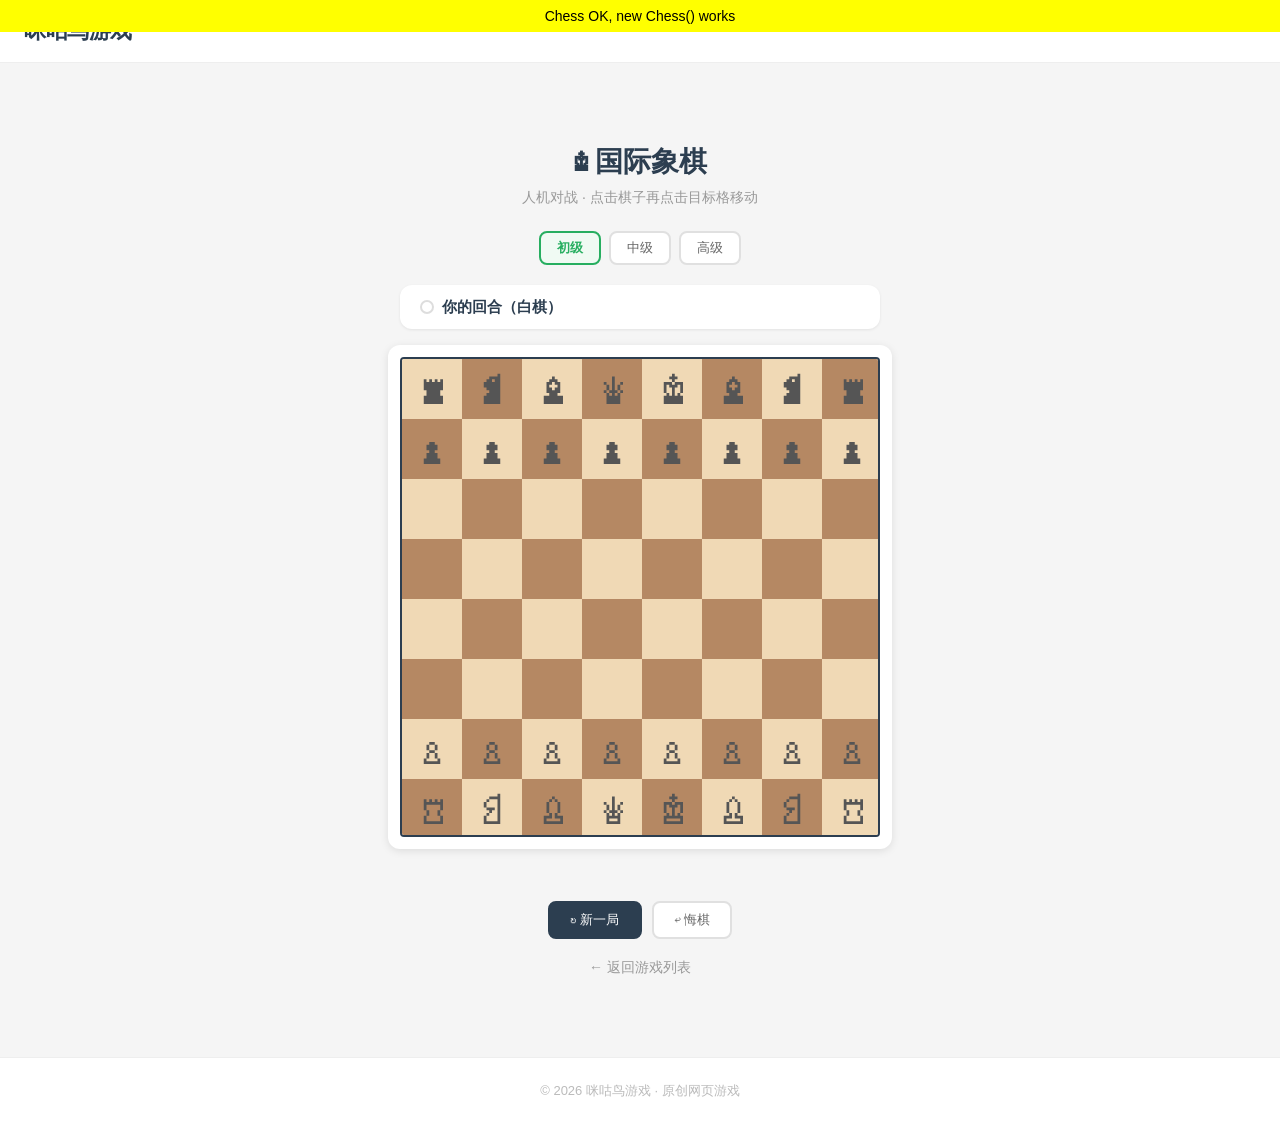
==== games/chess/index.html @ 833304ec "fix game.inCheckmate -> game.isCheckmate (was missed by earlier patch)" ====
<!DOCTYPE html>
<html lang="zh-CN">
<head>
  <meta charset="UTF-8">
  <meta name="viewport" content="width=device-width, initial-scale=1.0, user-scalable=no">
  <title>国际象棋 - 咪咕鸟游戏</title>
  <link rel="stylesheet" href="/css/style.css">
  <script src="chess.js"></script>
  <style>
    .game-container {
      display: flex;
      flex-direction: column;
      align-items: center;
      padding: 40px 20px;
    }

    .game-title {
      font-size: 28px;
      font-weight: 700;
      color: #2c3e50;
      margin-bottom: 8px;
    }

    .game-subtitle {
      color: #999;
      margin-bottom: 24px;
      font-size: 14px;
    }

    /* Difficulty selector */
    .difficulty {
      display: flex;
      gap: 8px;
      margin-bottom: 20px;
    }

    .difficulty button {
      padding: 6px 16px;
      border: 2px solid #e0e0e0;
      border-radius: 8px;
      background: white;
      cursor: pointer;
      font-size: 13px;
      transition: all 0.2s;
      color: #666;
    }

    .difficulty button:hover { border-color: #2c3e50; color: #2c3e50; }

    .difficulty button.active-easy {
      border-color: #27ae60;
      background: #f0faf3;
      color: #27ae60;
      font-weight: 600;
    }
    .difficulty button.active-medium {
      border-color: #e67e22;
      background: #fef9f0;
      color: #e67e22;
      font-weight: 600;
    }
    .difficulty button.active-hard {
      border-color: #c0392b;
      background: #fdf6f0;
      color: #c0392b;
      font-weight: 600;
    }

    /* Game info bar */
    .game-info {
      display: flex;
      align-items: center;
      justify-content: space-between;
      width: 100%;
      max-width: 480px;
      margin-bottom: 16px;
      padding: 10px 20px;
      background: white;
      border-radius: 12px;
      box-shadow: 0 1px 3px rgba(0,0,0,0.08);
    }

    .turn-indicator {
      display: flex;
      align-items: center;
      gap: 8px;
      font-size: 15px;
      font-weight: 600;
      color: #2c3e50;
    }

    .turn-dot {
      width: 14px;
      height: 14px;
      border-radius: 50%;
      display: inline-block;
      border: 2px solid #ddd;
    }

    .turn-dot.white { background: #fff; }
    .turn-dot.black { background: #222; }

    .captured-pieces {
      font-size: 18px;
      min-height: 24px;
      letter-spacing: 1px;
    }

    /* Board */
    .board-wrapper {
      background: white;
      padding: 12px;
      border-radius: 12px;
      box-shadow: 0 2px 8px rgba(0,0,0,0.1);
    }

    .board {
      display: grid;
      grid-template-columns: repeat(8, 1fr);
      gap: 0;
      width: 480px;
      height: 480px;
      border: 2px solid #2c3e50;
      border-radius: 4px;
      overflow: hidden;
    }

    .square {
      width: 60px;
      height: 60px;
      display: flex;
      align-items: center;
      justify-content: center;
      font-size: 44px;
      cursor: pointer;
      user-select: none;
      position: relative;
      transition: background 0.15s;
    }

    .square.light { background: #f0d9b5; }
    .square.dark { background: #b58863; }

    .square.selected {
      background: #f6f669 !important;
    }

    .square.valid-move::after {
      content: '';
      position: absolute;
      width: 16px;
      height: 16px;
      border-radius: 50%;
      background: rgba(0,0,0,0.2);
    }

    .square.valid-capture {
      box-shadow: inset 0 0 0 4px rgba(0,0,0,0.3);
    }

    .square.last-move {
      background: #cdd26a !important;
    }

    .square.in-check {
      background: radial-gradient(ellipse at center, #ff0000 0%, #e70000 25%, rgba(169,0,0,0) 89%) !important;
    }

    /* Status */
    .game-status {
      margin-top: 16px;
      font-size: 16px;
      font-weight: 600;
      min-height: 24px;
      text-align: center;
      color: #2c3e50;
    }

    .game-status.win { color: #27ae60; }
    .game-status.lose { color: #c0392b; }
    .game-status.draw { color: #e67e22; }

    /* Buttons */
    .game-actions {
      display: flex;
      gap: 10px;
      margin-top: 12px;
    }

    .btn {
      padding: 8px 20px;
      border: 2px solid #e0e0e0;
      border-radius: 8px;
      background: white;
      cursor: pointer;
      font-size: 13px;
      transition: all 0.2s;
      color: #666;
      font-weight: 500;
    }

    .btn:hover {
      border-color: #2c3e50;
      color: #2c3e50;
    }

    .btn-primary {
      background: #2c3e50;
      color: white;
      border-color: #2c3e50;
    }

    .btn-primary:hover {
      background: #c0392b;
      border-color: #c0392b;
    }

    /* Thinking indicator */
    .thinking {
      display: none;
      align-items: center;
      gap: 8px;
      margin-top: 8px;
      color: #999;
      font-size: 14px;
    }

    .thinking .spinner {
      width: 16px;
      height: 16px;
      border: 2px solid #ddd;
      border-top-color: #2c3e50;
      border-radius: 50%;
      animation: spin 0.8s linear infinite;
    }

    @keyframes spin { to { transform: rotate(360deg); } }

    .back-link {
      display: inline-flex;
      align-items: center;
      gap: 6px;
      margin-top: 20px;
      color: #999;
      text-decoration: none;
      font-size: 14px;
      transition: color 0.2s;
    }

    .back-link:hover { color: #2c3e50; }

    /* Responsive */
    @media (max-width: 540px) {
      .board { width: 92vw; height: 92vw; }
      .square { width: 11.5vw; height: 11.5vw; font-size: 7vw; }
      .board-wrapper { padding: 8px; }
      .game-title { font-size: 22px; }
      .game-info { max-width: 92vw; padding: 8px 12px; }
    }
  </style>
</head>
<body>
  <nav class="nav">
    <a href="/" class="nav-brand">咪咕鸟游戏</a>
  </nav>

  <main>
    <div class="game-container">
      <h1 class="game-title">♚ 国际象棋</h1>
      <p class="game-subtitle">人机对战 · 点击棋子再点击目标格移动</p>

      <div class="difficulty">
        <button class="active-easy" data-level="easy">初级</button>
        <button data-level="medium">中级</button>
        <button data-level="hard">高级</button>
      </div>

      <div class="game-info">
        <div class="turn-indicator">
          <span class="turn-dot white" id="turnDot"></span>
          <span id="turnText">你的回合</span>
        </div>
        <div class="captured-pieces" id="capturedDisplay"></div>
      </div>

      <div class="board-wrapper">
        <div class="board" id="board"></div>
      </div>

      <div class="game-status" id="gameStatus"></div>
      <div class="thinking" id="thinkingIndicator">
        <div class="spinner"></div>
        <span>电脑思考中...</span>
      </div>

      <div class="game-actions">
        <button class="btn btn-primary" id="restartBtn">↻ 新一局</button>
        <button class="btn" id="undoBtn">↩ 悔棋</button>
      </div>

      <a href="/" class="back-link">← 返回游戏列表</a>
    </div>
  </main>

  <footer class="footer">
    <p>© 2026 咪咕鸟游戏 · 原创网页游戏</p>
  </footer>

  <script>
    // DIAGNOSTIC: Check if chess loaded
    var diag = document.createElement('div');
    diag.id = 'diag';
    diag.style.cssText = 'position:fixed;top:0;left:0;right:0;background:#ff0;color:#000;padding:8px;z-index:9999;font-size:14px;text-align:center';
    document.body.appendChild(diag);
    
    function diagMsg(msg) {
      var d = document.getElementById('diag');
      if (d) d.textContent = msg;
    }
    
    diagMsg('Chess loaded: ' + (typeof Chess !== 'undefined'));
    
    try {
      var testGame = new Chess();
      diagMsg('Chess OK, new Chess() works');
    } catch(e) {
      diagMsg('ERROR: ' + e.message);
    }
  </script>
  <script>
    const PIECES = { 'wK': '♔', 'wQ': '♕', 'wR': '♖', 'wB': '♗', 'wN': '♘', 'wP': '♙',
                     'bK': '♚', 'bQ': '♛', 'bR': '♜', 'bB': '♝', 'bN': '♞', 'bP': '♟' };

    const DIFFICULTY = { easy: 2, medium: 3, hard: 3 };

    let game = new Chess();
    let currentLevel = 'easy';
    let selectedSquare = null;
    let gameOver = false;
    let isAIThinking = false;
    let moveHistory = []; // for undo
    
    // Color squares: light/dark pattern - standard chess board
    // a8 is dark (index 0), h8 is light (index 7)
    const DARK_SQUARES = new Set();
    for (let r = 0; r < 8; r++) {
      for (let c = 0; c < 8; c++) {
        if ((r + c) % 2 === 1) DARK_SQUARES.add(sq(r, c));
      }
    }

    function sq(r, c) { return 'abcdefgh'[c] + (8 - r); }

    const boardEl = document.getElementById('board');
    const gameStatus = document.getElementById('gameStatus');
    const turnText = document.getElementById('turnText');
    const turnDot = document.getElementById('turnDot');
    const capturedDisplay = document.getElementById('capturedDisplay');
    const thinkingIndicator = document.getElementById('thinkingIndicator');
    const diffBtns = document.querySelectorAll('.difficulty button');

    diffBtns.forEach(btn => {
      btn.addEventListener('click', () => {
        diffBtns.forEach(b => { b.className = ''; });
        currentLevel = btn.dataset.level;
        btn.className = `active-${currentLevel}`;
        initGame();
      });
    });

    document.getElementById('restartBtn').addEventListener('click', initGame);
    document.getElementById('undoBtn').addEventListener('click', undoMove);

    function initGame() {
      game = new Chess();
      selectedSquare = null;
      gameOver = false;
      isAIThinking = false;
      moveHistory = [];
      gameStatus.textContent = '';
      gameStatus.className = 'game-status';
      thinkingIndicator.style.display = 'none';
      renderBoard();
      updateInfo();
    }

    function updateInfo() {
      if (gameOver) return;
      const turn = game.turn();
      turnDot.className = `turn-dot ${turn === 'w' ? 'white' : 'black'}`;
      turnText.textContent = turn === 'w' ? '你的回合（白棋）' : '电脑思考中...';
      updateCaptured();
    }

    function updateCaptured() {
      const fen = game.fen();
      const captured = { w: [], b: [] };
      const fullSet = { w: { P:0,N:0,B:0,R:0,Q:0 }, b: { P:0,N:0,B:0,R:0,Q:0 } };
      
      // Count pieces from FEN
      const rows = fen.split(' ')[0].split('/');
      rows.forEach(row => {
        let c = 0;
        for (const ch of row) {
          if (ch >= '1' && ch <= '8') { c += parseInt(ch); continue; }
          const color = ch === ch.toUpperCase() ? 'w' : 'b';
          const type = ch.toUpperCase();
          fullSet[color][type]++;
          c++;
        }
      });

      // Starting set
      const startSet = { w: { P:8,N:2,B:2,R:2,Q:1,K:1 }, b: { P:8,N:2,B:2,R:2,Q:1,K:1 } };
      
      const order = ['Q','R','B','N','P'];
      let whiteCaptured = '', blackCaptured = '';
      order.forEach(type => {
        for (let i = fullSet.w[type]; i < startSet.w[type]; i++)
          whiteCaptured += PIECES['w' + type];
        for (let i = fullSet.b[type]; i < startSet.b[type]; i++)
          blackCaptured += PIECES['b' + type];
      });
      
      capturedDisplay.innerHTML = blackCaptured ? `<span style="color:#666">${blackCaptured}</span> ` : '';
      capturedDisplay.innerHTML += whiteCaptured ? `<span>${whiteCaptured}</span>` : '';
    }

    function renderBoard() {
      boardEl.innerHTML = '';
      const fen = game.fen().split(' ')[0];
      const rows = fen.split('/');
      const inCheck = game.inCheck();

      for (let r = 0; r < 8; r++) {
        let col = 0;
        for (const ch of rows[r]) {
          if (ch >= '1' && ch <= '8') {
            const empty = parseInt(ch);
            for (let e = 0; e < empty; e++) {
              const sqName = sq(r, col);
              const div = createSquare(r, col, sqName, null, inCheck);
              boardEl.appendChild(div);
              col++;
            }
          } else {
            const color = ch === ch.toUpperCase() ? 'w' : 'b';
            const type = ch.toUpperCase();
            const sqName = sq(r, col);
            const div = createSquare(r, col, sqName, color + type, inCheck);
            boardEl.appendChild(div);
            col++;
          }
        }
      }

      // Highlight last move
      if (moveHistory.length > 0) {
        const last = moveHistory[moveHistory.length - 1];
        highlightSquare(last.from);
        highlightSquare(last.to);
      }
    }

    function createSquare(r, c, sqName, piece, inCheck) {
      const div = document.createElement('div');
      const isDark = DARK_SQUARES.has(sqName);
      div.className = `square ${isDark ? 'dark' : 'light'}`;
      div.dataset.sq = sqName;

      if (piece) {
        div.textContent = PIECES[piece] || '';
        div.dataset.piece = piece;
      }

      if (inCheck && piece === (game.turn() === 'w' ? 'wK' : 'bK')) {
        div.classList.add('in-check');
      }

      div.addEventListener('click', () => handleClick(sqName));
      return div;
    }

    function highlightSquare(sqName) {
      const idx = (8 - parseInt(sqName[1])) * 8 + 'abcdefgh'.indexOf(sqName[0]);
      if (boardEl.children[idx]) {
        boardEl.children[idx].classList.add('last-move');
      }
    }

    function getSquareEl(sqName) {
      const idx = (8 - parseInt(sqName[1])) * 8 + 'abcdefgh'.indexOf(sqName[0]);
      return boardEl.children[idx];
    }

    function clearHighlights() {
      boardEl.querySelectorAll('.selected, .valid-move, .valid-capture, .last-move, .in-check').forEach(el => {
        el.classList.remove('selected', 'valid-move', 'valid-capture', 'last-move', 'in-check');
      });
    }

    function showValidMoves(sqName) {
      const moves = game.moves({ square: sqName, verbose: true });
      moves.forEach(move => {
        const el = getSquareEl(move.to);
        if (el) {
          if (move.captured) el.classList.add('valid-capture');
          else el.classList.add('valid-move');
        }
      });
    }

    function handleClick(sqName) {
      diagMsg('click: ' + sqName + ' turn=' + game.turn() + ' AI=' + isAIThinking + ' over=' + gameOver);
      if (gameOver || isAIThinking) return;
      if (game.turn() === 'b') { diagMsg('not your turn'); return; }

      // If a piece is already selected
      if (selectedSquare) {
        // Clicking same square - deselect
        if (selectedSquare === sqName) {
          clearHighlights();
          selectedSquare = null;
          return;
        }

        // Try to make a move
        const move = game.move({
          from: selectedSquare,
          to: sqName,
          promotion: 'q' // Always promote to queen
        });

        if (move) {
          diagMsg('move OK, turn=' + game.turn() + ', calling aiMove...');
          try {
            clearHighlights();
            selectedSquare = null;
            moveHistory.push(move);
            diagMsg('about to renderBoard...');
            renderBoard();
            diagMsg('renderBoard done, calling checkGameState...');
            checkGameState();
            diagMsg('gameOver=' + gameOver + ', about to call aiMove()');
            if (!gameOver) {
              diagMsg('calling aiMove now...');
              aiMove();
              diagMsg('aiMove returned');
            } else {
              diagMsg('gameOver is true, skipping aiMove');
            }
          } catch(e) {
            diagMsg('ERROR in move handler: ' + e.message + ' | ' + e.stack);
            console.error('ERROR:', e);
          }
          return;
        }

        // Not a valid move - try selecting a different piece
        const piece = game.get(sqName);
        if (piece && piece.color === 'w') {
          clearHighlights();
          selectedSquare = sqName;
          const el = getSquareEl(sqName);
          if (el) el.classList.add('selected');
          showValidMoves(sqName);
          return;
        }

        // Invalid target, deselect
        clearHighlights();
        selectedSquare = null;
        return;
      }

      // No piece selected - try to select one
      const piece = game.get(sqName);
      if (piece && piece.color === 'w') {
        clearHighlights();
        selectedSquare = sqName;
        const el = getSquareEl(sqName);
        if (el) el.classList.add('selected');
        showValidMoves(sqName);
      }
    }

    // ========== AI Engine ==========

    const PIECE_VALUES = { p: 100, n: 320, b: 330, r: 500, q: 900, k: 20000 };

    // Piece-square tables for positional evaluation
    const PST = {
      p: [ 0,  0,  0,  0,  0,  0,  0,  0,
          50, 50, 50, 50, 50, 50, 50, 50,
          10, 10, 20, 30, 30, 20, 10, 10,
           5,  5, 10, 25, 25, 10,  5,  5,
           0,  0,  0, 20, 20,  0,  0,  0,
           5, -5,-10,  0,  0,-10, -5,  5,
           5, 10, 10,-20,-20, 10, 10,  5,
           0,  0,  0,  0,  0,  0,  0,  0 ],
      n: [-50,-40,-30,-30,-30,-30,-40,-50,
          -40,-20,  0,  0,  0,  0,-20,-40,
          -30,  0, 10, 15, 15, 10,  0,-30,
          -30,  5, 15, 20, 20, 15,  5,-30,
          -30,  0, 15, 20, 20, 15,  0,-30,
          -30,  5, 10, 15, 15, 10,  5,-30,
          -40,-20,  0,  5,  5,  0,-20,-40,
          -50,-40,-30,-30,-30,-30,-40,-50 ],
      b: [-20,-10,-10,-10,-10,-10,-10,-20,
          -10,  0,  0,  0,  0,  0,  0,-10,
          -10,  0,  5, 10, 10,  5,  0,-10,
          -10,  5,  5, 10, 10,  5,  5,-10,
          -10,  0, 10, 10, 10, 10,  0,-10,
          -10, 10, 10, 10, 10, 10, 10,-10,
          -10,  5,  0,  0,  0,  0,  5,-10,
          -20,-10,-10,-10,-10,-10,-10,-20 ],
      r: [ 0,  0,  0,  0,  0,  0,  0,  0,
           5, 10, 10, 10, 10, 10, 10,  5,
          -5,  0,  0,  0,  0,  0,  0, -5,
          -5,  0,  0,  0,  0,  0,  0, -5,
          -5,  0,  0,  0,  0,  0,  0, -5,
          -5,  0,  0,  0,  0,  0,  0, -5,
          -5,  0,  0,  0,  0,  0,  0, -5,
           0,  0,  0,  5,  5,  0,  0,  0 ],
      q: [-20,-10,-10, -5, -5,-10,-10,-20,
          -10,  0,  0,  0,  0,  0,  0,-10,
          -10,  0,  5,  5,  5,  5,  0,-10,
           -5,  0,  5,  5,  5,  5,  0, -5,
            0,  0,  5,  5,  5,  5,  0, -5,
          -10,  5,  5,  5,  5,  5,  0,-10,
          -10,  0,  5,  0,  0,  0,  0,-10,
          -20,-10,-10, -5, -5,-10,-10,-20 ],
      k: [-30,-40,-40,-50,-50,-40,-40,-30,
          -30,-40,-40,-50,-50,-40,-40,-30,
          -30,-40,-40,-50,-50,-40,-40,-30,
          -30,-40,-40,-50,-50,-40,-40,-30,
          -20,-30,-30,-40,-40,-30,-30,-20,
          -10,-20,-20,-20,-20,-20,-20,-10,
           20, 20,  0,  0,  0,  0, 20, 20,
           20, 30, 10,  0,  0, 10, 30, 20 ]
    };

    function pstIndex(sq, color) {
      const file = 'abcdefgh'.indexOf(sq[0]);
      const rank = parseInt(sq[1]) - 1;
      return color === 'w' ? (7 - rank) * 8 + file : rank * 8 + (7 - file);
    }

    function evaluate() {
      let score = 0;
      const fen = game.fen().split(' ')[0];
      const rows = fen.split('/');

      for (let r = 0; r < 8; r++) {
        let col = 0;
        for (const ch of rows[r]) {
          if (ch >= '1' && ch <= '8') { col += parseInt(ch); continue; }
          const color = ch === ch.toUpperCase() ? 'w' : 'b';
          const type = ch.toLowerCase();
          const sqName = sq(r, col);
          const table = PST[type];
          const pstVal = table ? (table[pstIndex(sqName, color)] || 0) : 0;
          const val = (PIECE_VALUES[type] || 0) + pstVal;
          score += (color === 'w' ? val : -val);
          col++;
        }
      }

      return isNaN(score) ? 0 : score;
    }

    function minimax(depth, alpha, beta, isMaximizing) {
      if (depth === 0) return { score: evaluate(), move: null };

      const moves = game.moves();
      if (moves.length === 0) {
        if (game.inCheck()) return { score: isMaximizing ? -99999 + (3-depth)*100 : 99999 - (3-depth)*100, move: null };
        return { score: 0, move: null };
      }

      let bestMove = moves[0];
      let nodeCount = 0;

      for (const m of moves) {
        let success = false;
        try {
          const result = game.move(m);
          success = !!result;
        } catch(e) {
          success = false;
        }
        if (!success) continue; // skip invalid moves
        nodeCount++;

        const val = minimax(depth - 1, alpha, beta, !isMaximizing);
        game.undo();

        // Handle NaN scores
        const s = isNaN(val.score) ? 0 : val.score;

        if (isMaximizing) {
          if (s > alpha) {
            alpha = s;
            bestMove = m;
          }
        } else {
          if (s < beta) {
            beta = s;
            bestMove = m;
          }
        }

        if (alpha >= beta) break;

        // Safety: limit nodes searched to prevent freeze
        if (nodeCount > 20000) break;
      }

      return { score: isMaximizing ? alpha : beta, move: bestMove };
    }

    function aiMove() {
      diagMsg('ENTERED aiMove(), turn=' + game.turn() + ' gameOver=' + gameOver);
      if (gameOver) { diagMsg('aiMove: gameOver=true, exiting'); return; }
      if (game.turn() !== 'b') { diagMsg('aiMove: turn=' + game.turn() + ' not black, exiting'); return; }
      diagMsg('aiMove: proceeding...');
      isAIThinking = true;
      thinkingIndicator.style.display = 'flex';
      turnText.textContent = '电脑思考中...';
      diagMsg('AI thinking started...');

      setTimeout(() => {
        try {
          const depth = DIFFICULTY[currentLevel];
          diagMsg('AI searching depth=' + depth);
          const startTime = performance.now();
          const result = minimax(depth, -Infinity, Infinity, false);
          const elapsed = ((performance.now() - startTime) / 1000).toFixed(1);
          diagMsg('AI done in ' + elapsed + 's, move=' + (result.move || 'none'));
          console.log('AI search done in ' + elapsed + 's, best move:', result.move);
          
          if (result.move) {
            const moveObj = game.move(result.move);
            diagMsg('AI execute move: ' + (moveObj ? moveObj.san : 'FAILED'));
            console.log('AI move result:', moveObj ? 'ok' : 'FAILED');
            if (moveObj) {
              moveHistory.push({ from: moveObj.from, to: moveObj.to });
            }
          } else {
            diagMsg('AI found no move!');
          }

          isAIThinking = false;
          thinkingIndicator.style.display = 'none';
          renderBoard();
          checkGameState();
        } catch (e) {
          diagMsg('AI ERROR: ' + e.message);
          console.error('AI error:', e.message, e.stack);
          isAIThinking = false;
          thinkingIndicator.style.display = 'none';
          gameStatus.textContent = '⚠️ AI 出错，请重新开始';
          gameStatus.className = 'game-status draw';
        }
      }, 50);
    }

    function checkGameState() {
      updateInfo();

      if (game.isCheckmate()) {
        gameOver = true;
        const winner = game.turn() === 'w' ? '黑方' : '白方';
        gameStatus.textContent = `🏆 ${winner}获胜！${winner === '黑方' ? '电脑赢了' : '你赢了！'}`;
        gameStatus.className = `game-status ${game.turn() === 'w' ? 'lose' : 'win'}`;
        turnText.textContent = '对局结束';
        return;
      }

      if (game.isDraw()) {
        gameOver = true;
        gameStatus.textContent = '🤝 平局';
        gameStatus.className = 'game-status draw';
        turnText.textContent = '对局结束';
        return;
      }

      if (game.isCheck()) {
        gameStatus.textContent = '⚠️ 将军！';
      } else {
        gameStatus.textContent = '';
      }
    }

    function undoMove() {
      if (isAIThinking || moveHistory.length === 0) return;
      // Undo two moves (AI + player)
      if (moveHistory.length >= 2) {
        game.undo();
        game.undo();
        moveHistory.pop();
        moveHistory.pop();
      } else {
        game.undo();
        moveHistory.pop();
      }
      gameOver = false;
      selectedSquare = null;
      renderBoard();
      updateInfo();
      gameStatus.textContent = '';
      gameStatus.className = 'game-status';
    }

    initGame();
  </script>
</body>
</html>
---- css/style.css ----
/* ===== mibird games - Global Styles ===== */
/* Minimalist card-style design */

* {
  margin: 0;
  padding: 0;
  box-sizing: border-box;
}

body {
  font-family: -apple-system, BlinkMacSystemFont, 'Segoe UI', 'PingFang SC', 'Microsoft YaHei', sans-serif;
  background: #f5f5f5;
  color: #555;
  min-height: 100vh;
  display: flex;
  flex-direction: column;
}

/* Navigation */
.nav {
  background: white;
  border-bottom: 1px solid #eee;
  padding: 16px 24px;
  display: flex;
  align-items: center;
  position: sticky;
  top: 0;
  z-index: 100;
  backdrop-filter: blur(8px);
}

.nav-brand {
  font-size: 22px;
  font-weight: 700;
  color: #2c3e50;
  text-decoration: none;
  letter-spacing: -0.5px;
}

.nav-brand:hover {
  color: #c0392b;
}

/* Main content */
main {
  flex: 1;
  max-width: 800px;
  width: 100%;
  margin: 0 auto;
  padding: 40px 20px;
}

/* Page header */
.page-header {
  text-align: center;
  margin-bottom: 40px;
}

.page-header h1 {
  font-size: 32px;
  font-weight: 700;
  color: #2c3e50;
  margin-bottom: 8px;
}

.page-header p {
  color: #999;
  font-size: 15px;
}

/* Game card grid */
.game-grid {
  display: grid;
  grid-template-columns: repeat(auto-fill, minmax(280px, 1fr));
  gap: 20px;
}

/* Game card */
.game-card {
  background: white;
  border-radius: 16px;
  overflow: hidden;
  box-shadow: 0 1px 3px rgba(0,0,0,0.08);
  transition: all 0.25s ease;
  text-decoration: none;
  color: inherit;
  display: flex;
  flex-direction: column;
}

.game-card:hover {
  transform: translateY(-4px);
  box-shadow: 0 8px 24px rgba(0,0,0,0.12);
}

.game-card-thumb {
  width: 100%;
  height: 180px;
  background: #f0f0f0;
  display: flex;
  align-items: center;
  justify-content: center;
  font-size: 64px;
  position: relative;
  overflow: hidden;
}

.game-card-thumb.minesweeper {
  background: linear-gradient(135deg, #667eea 0%, #764ba2 100%);
}

.game-card-body {
  padding: 16px 20px 20px;
}

.game-card-title {
  font-size: 18px;
  font-weight: 600;
  color: #2c3e50;
  margin-bottom: 4px;
}

.game-card-desc {
  font-size: 14px;
  color: #999;
  line-height: 1.5;
}

.game-card-tag {
  display: inline-block;
  margin-top: 10px;
  padding: 3px 10px;
  border-radius: 20px;
  background: #f0f0f0;
  font-size: 12px;
  color: #888;
}

.game-card:hover .game-card-tag {
  background: #fdf6f0;
  color: #c0392b;
}

/* Play button on card */
.game-card-play {
  display: inline-block;
  margin-top: 12px;
  padding: 6px 18px;
  border-radius: 8px;
  background: #2c3e50;
  color: white;
  font-size: 13px;
  font-weight: 500;
  transition: background 0.2s;
}

.game-card:hover .game-card-play {
  background: #c0392b;
}

/* Empty state */
.empty-state {
  text-align: center;
  padding: 60px 20px;
  color: #ccc;
}

.empty-state .icon {
  font-size: 48px;
  margin-bottom: 16px;
}

.empty-state p {
  font-size: 16px;
}

/* Footer */
.footer {
  text-align: center;
  padding: 24px;
  color: #bbb;
  font-size: 13px;
  border-top: 1px solid #eee;
  background: white;
}

/* Responsive */
@media (max-width: 600px) {
  main { padding: 24px 16px; }
  .page-header h1 { font-size: 26px; }
  .game-grid { grid-template-columns: 1fr; }
}

/* Utility */
.text-muted { color: #999; }
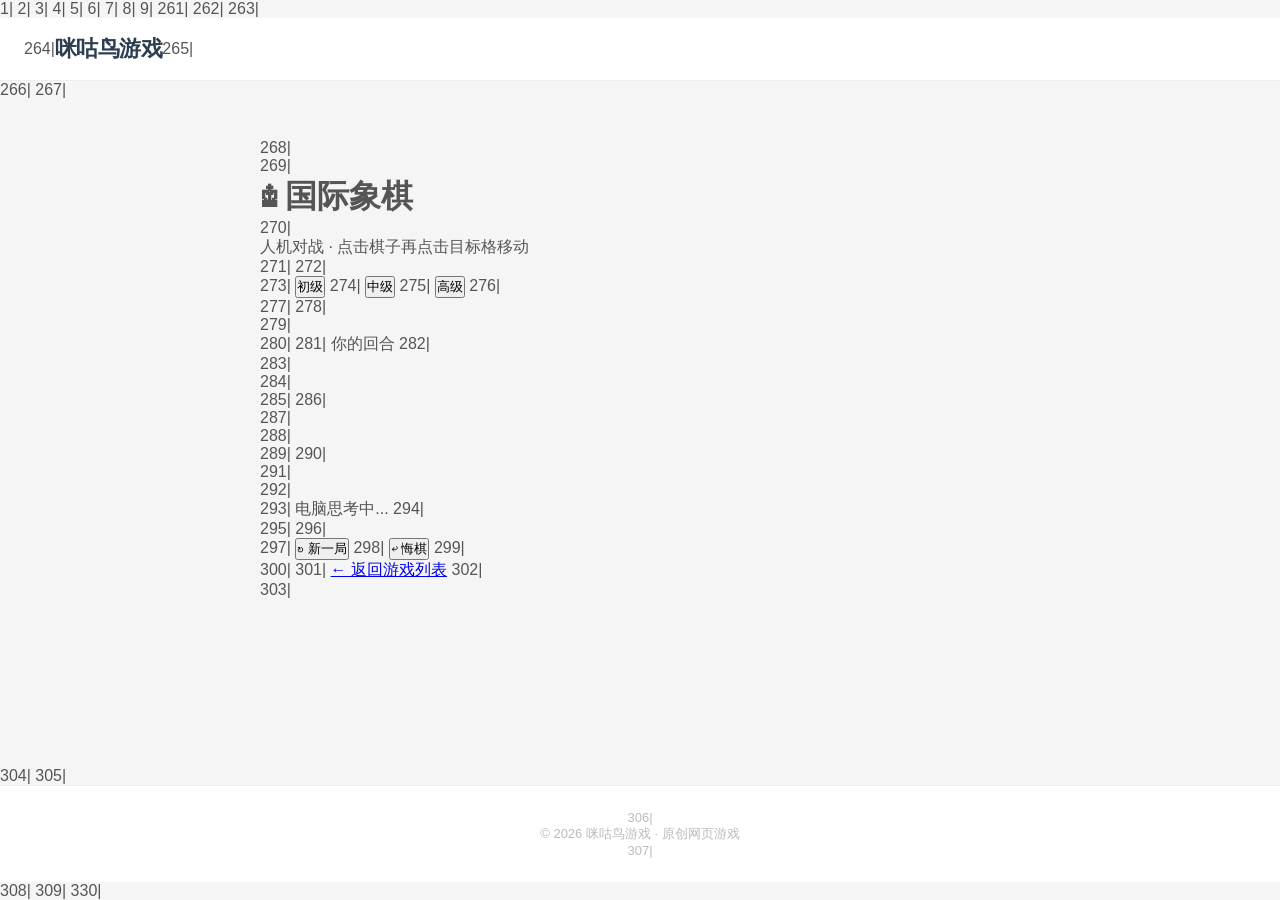
==== commit 2e172692: "clean up diagnostics, add defer+cache+gzip for faster loading" ====
--- a/games/chess/index.html
+++ b/games/chess/index.html
@@ -1,818 +1,504 @@
-<!DOCTYPE html>
-<html lang="zh-CN">
-<head>
-  <meta charset="UTF-8">
-  <meta name="viewport" content="width=device-width, initial-scale=1.0, user-scalable=no">
-  <title>国际象棋 - 咪咕鸟游戏</title>
-  <link rel="stylesheet" href="/css/style.css">
-  <script src="chess.js"></script>
-  <style>
-    .game-container {
-      display: flex;
-      flex-direction: column;
-      align-items: center;
-      padding: 40px 20px;
-    }
-
-    .game-title {
-      font-size: 28px;
-      font-weight: 700;
-      color: #2c3e50;
-      margin-bottom: 8px;
-    }
-
-    .game-subtitle {
-      color: #999;
-      margin-bottom: 24px;
-      font-size: 14px;
-    }
-
-    /* Difficulty selector */
-    .difficulty {
-      display: flex;
-      gap: 8px;
-      margin-bottom: 20px;
-    }
-
-    .difficulty button {
-      padding: 6px 16px;
-      border: 2px solid #e0e0e0;
-      border-radius: 8px;
-      background: white;
-      cursor: pointer;
-      font-size: 13px;
-      transition: all 0.2s;
-      color: #666;
-    }
-
-    .difficulty button:hover { border-color: #2c3e50; color: #2c3e50; }
-
-    .difficulty button.active-easy {
-      border-color: #27ae60;
-      background: #f0faf3;
-      color: #27ae60;
-      font-weight: 600;
-    }
-    .difficulty button.active-medium {
-      border-color: #e67e22;
-      background: #fef9f0;
-      color: #e67e22;
-      font-weight: 600;
-    }
-    .difficulty button.active-hard {
-      border-color: #c0392b;
-      background: #fdf6f0;
-      color: #c0392b;
-      font-weight: 600;
-    }
-
-    /* Game info bar */
-    .game-info {
-      display: flex;
-      align-items: center;
-      justify-content: space-between;
-      width: 100%;
-      max-width: 480px;
-      margin-bottom: 16px;
-      padding: 10px 20px;
-      background: white;
-      border-radius: 12px;
-      box-shadow: 0 1px 3px rgba(0,0,0,0.08);
-    }
-
-    .turn-indicator {
-      display: flex;
-      align-items: center;
-      gap: 8px;
-      font-size: 15px;
-      font-weight: 600;
-      color: #2c3e50;
-    }
-
-    .turn-dot {
-      width: 14px;
-      height: 14px;
-      border-radius: 50%;
-      display: inline-block;
-      border: 2px solid #ddd;
-    }
-
-    .turn-dot.white { background: #fff; }
-    .turn-dot.black { background: #222; }
-
-    .captured-pieces {
-      font-size: 18px;
-      min-height: 24px;
-      letter-spacing: 1px;
-    }
-
-    /* Board */
-    .board-wrapper {
-      background: white;
-      padding: 12px;
-      border-radius: 12px;
-      box-shadow: 0 2px 8px rgba(0,0,0,0.1);
-    }
-
-    .board {
-      display: grid;
-      grid-template-columns: repeat(8, 1fr);
-      gap: 0;
-      width: 480px;
-      height: 480px;
-      border: 2px solid #2c3e50;
-      border-radius: 4px;
-      overflow: hidden;
-    }
-
-    .square {
-      width: 60px;
-      height: 60px;
-      display: flex;
-      align-items: center;
-      justify-content: center;
-      font-size: 44px;
-      cursor: pointer;
-      user-select: none;
-      position: relative;
-      transition: background 0.15s;
-    }
-
-    .square.light { background: #f0d9b5; }
-    .square.dark { background: #b58863; }
-
-    .square.selected {
-      background: #f6f669 !important;
-    }
-
-    .square.valid-move::after {
-      content: '';
-      position: absolute;
-      width: 16px;
-      height: 16px;
-      border-radius: 50%;
-      background: rgba(0,0,0,0.2);
-    }
-
-    .square.valid-capture {
-      box-shadow: inset 0 0 0 4px rgba(0,0,0,0.3);
-    }
-
-    .square.last-move {
-      background: #cdd26a !important;
-    }
-
-    .square.in-check {
-      background: radial-gradient(ellipse at center, #ff0000 0%, #e70000 25%, rgba(169,0,0,0) 89%) !important;
-    }
-
-    /* Status */
-    .game-status {
-      margin-top: 16px;
-      font-size: 16px;
-      font-weight: 600;
-      min-height: 24px;
-      text-align: center;
-      color: #2c3e50;
-    }
-
-    .game-status.win { color: #27ae60; }
-    .game-status.lose { color: #c0392b; }
-    .game-status.draw { color: #e67e22; }
-
-    /* Buttons */
-    .game-actions {
-      display: flex;
-      gap: 10px;
-      margin-top: 12px;
-    }
-
-    .btn {
-      padding: 8px 20px;
-      border: 2px solid #e0e0e0;
-      border-radius: 8px;
-      background: white;
-      cursor: pointer;
-      font-size: 13px;
-      transition: all 0.2s;
-      color: #666;
-      font-weight: 500;
-    }
-
-    .btn:hover {
-      border-color: #2c3e50;
-      color: #2c3e50;
-    }
-
-    .btn-primary {
-      background: #2c3e50;
-      color: white;
-      border-color: #2c3e50;
-    }
-
-    .btn-primary:hover {
-      background: #c0392b;
-      border-color: #c0392b;
-    }
-
-    /* Thinking indicator */
-    .thinking {
-      display: none;
-      align-items: center;
-      gap: 8px;
-      margin-top: 8px;
-      color: #999;
-      font-size: 14px;
-    }
-
-    .thinking .spinner {
-      width: 16px;
-      height: 16px;
-      border: 2px solid #ddd;
-      border-top-color: #2c3e50;
-      border-radius: 50%;
-      animation: spin 0.8s linear infinite;
-    }
-
-    @keyframes spin { to { transform: rotate(360deg); } }
-
-    .back-link {
-      display: inline-flex;
-      align-items: center;
-      gap: 6px;
-      margin-top: 20px;
-      color: #999;
-      text-decoration: none;
-      font-size: 14px;
-      transition: color 0.2s;
-    }
-
-    .back-link:hover { color: #2c3e50; }
-
-    /* Responsive */
-    @media (max-width: 540px) {
-      .board { width: 92vw; height: 92vw; }
-      .square { width: 11.5vw; height: 11.5vw; font-size: 7vw; }
-      .board-wrapper { padding: 8px; }
-      .game-title { font-size: 22px; }
-      .game-info { max-width: 92vw; padding: 8px 12px; }
-    }
-  </style>
-</head>
-<body>
-  <nav class="nav">
-    <a href="/" class="nav-brand">咪咕鸟游戏</a>
-  </nav>
-
-  <main>
-    <div class="game-container">
-      <h1 class="game-title">♚ 国际象棋</h1>
-      <p class="game-subtitle">人机对战 · 点击棋子再点击目标格移动</p>
-
-      <div class="difficulty">
-        <button class="active-easy" data-level="easy">初级</button>
-        <button data-level="medium">中级</button>
-        <button data-level="hard">高级</button>
-      </div>
-
-      <div class="game-info">
-        <div class="turn-indicator">
-          <span class="turn-dot white" id="turnDot"></span>
-          <span id="turnText">你的回合</span>
-        </div>
-        <div class="captured-pieces" id="capturedDisplay"></div>
-      </div>
-
-      <div class="board-wrapper">
-        <div class="board" id="board"></div>
-      </div>
-
-      <div class="game-status" id="gameStatus"></div>
-      <div class="thinking" id="thinkingIndicator">
-        <div class="spinner"></div>
-        <span>电脑思考中...</span>
-      </div>
-
-      <div class="game-actions">
-        <button class="btn btn-primary" id="restartBtn">↻ 新一局</button>
-        <button class="btn" id="undoBtn">↩ 悔棋</button>
-      </div>
-
-      <a href="/" class="back-link">← 返回游戏列表</a>
-    </div>
-  </main>
-
-  <footer class="footer">
-    <p>© 2026 咪咕鸟游戏 · 原创网页游戏</p>
-  </footer>
-
-  <script>
-    // DIAGNOSTIC: Check if chess loaded
-    var diag = document.createElement('div');
-    diag.id = 'diag';
-    diag.style.cssText = 'position:fixed;top:0;left:0;right:0;background:#ff0;color:#000;padding:8px;z-index:9999;font-size:14px;text-align:center';
-    document.body.appendChild(diag);
-    
-    function diagMsg(msg) {
-      var d = document.getElementById('diag');
-      if (d) d.textContent = msg;
-    }
-    
-    diagMsg('Chess loaded: ' + (typeof Chess !== 'undefined'));
-    
-    try {
-      var testGame = new Chess();
-      diagMsg('Chess OK, new Chess() works');
-    } catch(e) {
-      diagMsg('ERROR: ' + e.message);
-    }
-  </script>
-  <script>
-    const PIECES = { 'wK': '♔', 'wQ': '♕', 'wR': '♖', 'wB': '♗', 'wN': '♘', 'wP': '♙',
-                     'bK': '♚', 'bQ': '♛', 'bR': '♜', 'bB': '♝', 'bN': '♞', 'bP': '♟' };
-
-    const DIFFICULTY = { easy: 2, medium: 3, hard: 3 };
-
-    let game = new Chess();
-    let currentLevel = 'easy';
-    let selectedSquare = null;
-    let gameOver = false;
-    let isAIThinking = false;
-    let moveHistory = []; // for undo
-    
-    // Color squares: light/dark pattern - standard chess board
-    // a8 is dark (index 0), h8 is light (index 7)
-    const DARK_SQUARES = new Set();
-    for (let r = 0; r < 8; r++) {
-      for (let c = 0; c < 8; c++) {
-        if ((r + c) % 2 === 1) DARK_SQUARES.add(sq(r, c));
-      }
-    }
-
-    function sq(r, c) { return 'abcdefgh'[c] + (8 - r); }
-
-    const boardEl = document.getElementById('board');
-    const gameStatus = document.getElementById('gameStatus');
-    const turnText = document.getElementById('turnText');
-    const turnDot = document.getElementById('turnDot');
-    const capturedDisplay = document.getElementById('capturedDisplay');
-    const thinkingIndicator = document.getElementById('thinkingIndicator');
-    const diffBtns = document.querySelectorAll('.difficulty button');
-
-    diffBtns.forEach(btn => {
-      btn.addEventListener('click', () => {
-        diffBtns.forEach(b => { b.className = ''; });
-        currentLevel = btn.dataset.level;
-        btn.className = `active-${currentLevel}`;
-        initGame();
-      });
-    });
-
-    document.getElementById('restartBtn').addEventListener('click', initGame);
-    document.getElementById('undoBtn').addEventListener('click', undoMove);
-
-    function initGame() {
-      game = new Chess();
-      selectedSquare = null;
-      gameOver = false;
-      isAIThinking = false;
-      moveHistory = [];
-      gameStatus.textContent = '';
-      gameStatus.className = 'game-status';
-      thinkingIndicator.style.display = 'none';
-      renderBoard();
-      updateInfo();
-    }
-
-    function updateInfo() {
-      if (gameOver) return;
-      const turn = game.turn();
-      turnDot.className = `turn-dot ${turn === 'w' ? 'white' : 'black'}`;
-      turnText.textContent = turn === 'w' ? '你的回合（白棋）' : '电脑思考中...';
-      updateCaptured();
-    }
-
-    function updateCaptured() {
-      const fen = game.fen();
-      const captured = { w: [], b: [] };
-      const fullSet = { w: { P:0,N:0,B:0,R:0,Q:0 }, b: { P:0,N:0,B:0,R:0,Q:0 } };
-      
-      // Count pieces from FEN
-      const rows = fen.split(' ')[0].split('/');
-      rows.forEach(row => {
-        let c = 0;
-        for (const ch of row) {
-          if (ch >= '1' && ch <= '8') { c += parseInt(ch); continue; }
-          const color = ch === ch.toUpperCase() ? 'w' : 'b';
-          const type = ch.toUpperCase();
-          fullSet[color][type]++;
-          c++;
-        }
-      });
-
-      // Starting set
-      const startSet = { w: { P:8,N:2,B:2,R:2,Q:1,K:1 }, b: { P:8,N:2,B:2,R:2,Q:1,K:1 } };
-      
-      const order = ['Q','R','B','N','P'];
-      let whiteCaptured = '', blackCaptured = '';
-      order.forEach(type => {
-        for (let i = fullSet.w[type]; i < startSet.w[type]; i++)
-          whiteCaptured += PIECES['w' + type];
-        for (let i = fullSet.b[type]; i < startSet.b[type]; i++)
-          blackCaptured += PIECES['b' + type];
-      });
-      
-      capturedDisplay.innerHTML = blackCaptured ? `<span style="color:#666">${blackCaptured}</span> ` : '';
-      capturedDisplay.innerHTML += whiteCaptured ? `<span>${whiteCaptured}</span>` : '';
-    }
-
-    function renderBoard() {
-      boardEl.innerHTML = '';
-      const fen = game.fen().split(' ')[0];
-      const rows = fen.split('/');
-      const inCheck = game.inCheck();
-
-      for (let r = 0; r < 8; r++) {
-        let col = 0;
-        for (const ch of rows[r]) {
-          if (ch >= '1' && ch <= '8') {
-            const empty = parseInt(ch);
-            for (let e = 0; e < empty; e++) {
-              const sqName = sq(r, col);
-              const div = createSquare(r, col, sqName, null, inCheck);
-              boardEl.appendChild(div);
-              col++;
-            }
-          } else {
-            const color = ch === ch.toUpperCase() ? 'w' : 'b';
-            const type = ch.toUpperCase();
-            const sqName = sq(r, col);
-            const div = createSquare(r, col, sqName, color + type, inCheck);
-            boardEl.appendChild(div);
-            col++;
-          }
-        }
-      }
-
-      // Highlight last move
-      if (moveHistory.length > 0) {
-        const last = moveHistory[moveHistory.length - 1];
-        highlightSquare(last.from);
-        highlightSquare(last.to);
-      }
-    }
-
-    function createSquare(r, c, sqName, piece, inCheck) {
-      const div = document.createElement('div');
-      const isDark = DARK_SQUARES.has(sqName);
-      div.className = `square ${isDark ? 'dark' : 'light'}`;
-      div.dataset.sq = sqName;
-
-      if (piece) {
-        div.textContent = PIECES[piece] || '';
-        div.dataset.piece = piece;
-      }
-
-      if (inCheck && piece === (game.turn() === 'w' ? 'wK' : 'bK')) {
-        div.classList.add('in-check');
-      }
-
-      div.addEventListener('click', () => handleClick(sqName));
-      return div;
-    }
-
-    function highlightSquare(sqName) {
-      const idx = (8 - parseInt(sqName[1])) * 8 + 'abcdefgh'.indexOf(sqName[0]);
-      if (boardEl.children[idx]) {
-        boardEl.children[idx].classList.add('last-move');
-      }
-    }
-
-    function getSquareEl(sqName) {
-      const idx = (8 - parseInt(sqName[1])) * 8 + 'abcdefgh'.indexOf(sqName[0]);
-      return boardEl.children[idx];
-    }
-
-    function clearHighlights() {
-      boardEl.querySelectorAll('.selected, .valid-move, .valid-capture, .last-move, .in-check').forEach(el => {
-        el.classList.remove('selected', 'valid-move', 'valid-capture', 'last-move', 'in-check');
-      });
-    }
-
-    function showValidMoves(sqName) {
-      const moves = game.moves({ square: sqName, verbose: true });
-      moves.forEach(move => {
-        const el = getSquareEl(move.to);
-        if (el) {
-          if (move.captured) el.classList.add('valid-capture');
-          else el.classList.add('valid-move');
-        }
-      });
-    }
-
-    function handleClick(sqName) {
-      diagMsg('click: ' + sqName + ' turn=' + game.turn() + ' AI=' + isAIThinking + ' over=' + gameOver);
-      if (gameOver || isAIThinking) return;
-      if (game.turn() === 'b') { diagMsg('not your turn'); return; }
-
-      // If a piece is already selected
-      if (selectedSquare) {
-        // Clicking same square - deselect
-        if (selectedSquare === sqName) {
-          clearHighlights();
-          selectedSquare = null;
-          return;
-        }
-
-        // Try to make a move
-        const move = game.move({
-          from: selectedSquare,
-          to: sqName,
-          promotion: 'q' // Always promote to queen
-        });
-
-        if (move) {
-          diagMsg('move OK, turn=' + game.turn() + ', calling aiMove...');
-          try {
-            clearHighlights();
-            selectedSquare = null;
-            moveHistory.push(move);
-            diagMsg('about to renderBoard...');
-            renderBoard();
-            diagMsg('renderBoard done, calling checkGameState...');
-            checkGameState();
-            diagMsg('gameOver=' + gameOver + ', about to call aiMove()');
-            if (!gameOver) {
-              diagMsg('calling aiMove now...');
-              aiMove();
-              diagMsg('aiMove returned');
-            } else {
-              diagMsg('gameOver is true, skipping aiMove');
-            }
-          } catch(e) {
-            diagMsg('ERROR in move handler: ' + e.message + ' | ' + e.stack);
-            console.error('ERROR:', e);
-          }
-          return;
-        }
-
-        // Not a valid move - try selecting a different piece
-        const piece = game.get(sqName);
-        if (piece && piece.color === 'w') {
-          clearHighlights();
-          selectedSquare = sqName;
-          const el = getSquareEl(sqName);
-          if (el) el.classList.add('selected');
-          showValidMoves(sqName);
-          return;
-        }
-
-        // Invalid target, deselect
-        clearHighlights();
-        selectedSquare = null;
-        return;
-      }
-
-      // No piece selected - try to select one
-      const piece = game.get(sqName);
-      if (piece && piece.color === 'w') {
-        clearHighlights();
-        selectedSquare = sqName;
-        const el = getSquareEl(sqName);
-        if (el) el.classList.add('selected');
-        showValidMoves(sqName);
-      }
-    }
-
-    // ========== AI Engine ==========
-
-    const PIECE_VALUES = { p: 100, n: 320, b: 330, r: 500, q: 900, k: 20000 };
-
-    // Piece-square tables for positional evaluation
-    const PST = {
-      p: [ 0,  0,  0,  0,  0,  0,  0,  0,
-          50, 50, 50, 50, 50, 50, 50, 50,
-          10, 10, 20, 30, 30, 20, 10, 10,
-           5,  5, 10, 25, 25, 10,  5,  5,
-           0,  0,  0, 20, 20,  0,  0,  0,
-           5, -5,-10,  0,  0,-10, -5,  5,
-           5, 10, 10,-20,-20, 10, 10,  5,
-           0,  0,  0,  0,  0,  0,  0,  0 ],
-      n: [-50,-40,-30,-30,-30,-30,-40,-50,
-          -40,-20,  0,  0,  0,  0,-20,-40,
-          -30,  0, 10, 15, 15, 10,  0,-30,
-          -30,  5, 15, 20, 20, 15,  5,-30,
-          -30,  0, 15, 20, 20, 15,  0,-30,
-          -30,  5, 10, 15, 15, 10,  5,-30,
-          -40,-20,  0,  5,  5,  0,-20,-40,
-          -50,-40,-30,-30,-30,-30,-40,-50 ],
-      b: [-20,-10,-10,-10,-10,-10,-10,-20,
-          -10,  0,  0,  0,  0,  0,  0,-10,
-          -10,  0,  5, 10, 10,  5,  0,-10,
-          -10,  5,  5, 10, 10,  5,  5,-10,
-          -10,  0, 10, 10, 10, 10,  0,-10,
-          -10, 10, 10, 10, 10, 10, 10,-10,
-          -10,  5,  0,  0,  0,  0,  5,-10,
-          -20,-10,-10,-10,-10,-10,-10,-20 ],
-      r: [ 0,  0,  0,  0,  0,  0,  0,  0,
-           5, 10, 10, 10, 10, 10, 10,  5,
-          -5,  0,  0,  0,  0,  0,  0, -5,
-          -5,  0,  0,  0,  0,  0,  0, -5,
-          -5,  0,  0,  0,  0,  0,  0, -5,
-          -5,  0,  0,  0,  0,  0,  0, -5,
-          -5,  0,  0,  0,  0,  0,  0, -5,
-           0,  0,  0,  5,  5,  0,  0,  0 ],
-      q: [-20,-10,-10, -5, -5,-10,-10,-20,
-          -10,  0,  0,  0,  0,  0,  0,-10,
-          -10,  0,  5,  5,  5,  5,  0,-10,
-           -5,  0,  5,  5,  5,  5,  0, -5,
-            0,  0,  5,  5,  5,  5,  0, -5,
-          -10,  5,  5,  5,  5,  5,  0,-10,
-          -10,  0,  5,  0,  0,  0,  0,-10,
-          -20,-10,-10, -5, -5,-10,-10,-20 ],
-      k: [-30,-40,-40,-50,-50,-40,-40,-30,
-          -30,-40,-40,-50,-50,-40,-40,-30,
-          -30,-40,-40,-50,-50,-40,-40,-30,
-          -30,-40,-40,-50,-50,-40,-40,-30,
-          -20,-30,-30,-40,-40,-30,-30,-20,
-          -10,-20,-20,-20,-20,-20,-20,-10,
-           20, 20,  0,  0,  0,  0, 20, 20,
-           20, 30, 10,  0,  0, 10, 30, 20 ]
-    };
-
-    function pstIndex(sq, color) {
-      const file = 'abcdefgh'.indexOf(sq[0]);
-      const rank = parseInt(sq[1]) - 1;
-      return color === 'w' ? (7 - rank) * 8 + file : rank * 8 + (7 - file);
-    }
-
-    function evaluate() {
-      let score = 0;
-      const fen = game.fen().split(' ')[0];
-      const rows = fen.split('/');
-
-      for (let r = 0; r < 8; r++) {
-        let col = 0;
-        for (const ch of rows[r]) {
-          if (ch >= '1' && ch <= '8') { col += parseInt(ch); continue; }
-          const color = ch === ch.toUpperCase() ? 'w' : 'b';
-          const type = ch.toLowerCase();
-          const sqName = sq(r, col);
-          const table = PST[type];
-          const pstVal = table ? (table[pstIndex(sqName, color)] || 0) : 0;
-          const val = (PIECE_VALUES[type] || 0) + pstVal;
-          score += (color === 'w' ? val : -val);
-          col++;
-        }
-      }
-
-      return isNaN(score) ? 0 : score;
-    }
-
-    function minimax(depth, alpha, beta, isMaximizing) {
-      if (depth === 0) return { score: evaluate(), move: null };
-
-      const moves = game.moves();
-      if (moves.length === 0) {
-        if (game.inCheck()) return { score: isMaximizing ? -99999 + (3-depth)*100 : 99999 - (3-depth)*100, move: null };
-        return { score: 0, move: null };
-      }
-
-      let bestMove = moves[0];
-      let nodeCount = 0;
-
-      for (const m of moves) {
-        let success = false;
-        try {
-          const result = game.move(m);
-          success = !!result;
-        } catch(e) {
-          success = false;
-        }
-        if (!success) continue; // skip invalid moves
-        nodeCount++;
-
-        const val = minimax(depth - 1, alpha, beta, !isMaximizing);
-        game.undo();
-
-        // Handle NaN scores
-        const s = isNaN(val.score) ? 0 : val.score;
-
-        if (isMaximizing) {
-          if (s > alpha) {
-            alpha = s;
-            bestMove = m;
-          }
-        } else {
-          if (s < beta) {
-            beta = s;
-            bestMove = m;
-          }
-        }
-
-        if (alpha >= beta) break;
-
-        // Safety: limit nodes searched to prevent freeze
-        if (nodeCount > 20000) break;
-      }
-
-      return { score: isMaximizing ? alpha : beta, move: bestMove };
-    }
-
-    function aiMove() {
-      diagMsg('ENTERED aiMove(), turn=' + game.turn() + ' gameOver=' + gameOver);
-      if (gameOver) { diagMsg('aiMove: gameOver=true, exiting'); return; }
-      if (game.turn() !== 'b') { diagMsg('aiMove: turn=' + game.turn() + ' not black, exiting'); return; }
-      diagMsg('aiMove: proceeding...');
-      isAIThinking = true;
-      thinkingIndicator.style.display = 'flex';
-      turnText.textContent = '电脑思考中...';
-      diagMsg('AI thinking started...');
-
-      setTimeout(() => {
-        try {
-          const depth = DIFFICULTY[currentLevel];
-          diagMsg('AI searching depth=' + depth);
-          const startTime = performance.now();
-          const result = minimax(depth, -Infinity, Infinity, false);
-          const elapsed = ((performance.now() - startTime) / 1000).toFixed(1);
-          diagMsg('AI done in ' + elapsed + 's, move=' + (result.move || 'none'));
-          console.log('AI search done in ' + elapsed + 's, best move:', result.move);
-          
-          if (result.move) {
-            const moveObj = game.move(result.move);
-            diagMsg('AI execute move: ' + (moveObj ? moveObj.san : 'FAILED'));
-            console.log('AI move result:', moveObj ? 'ok' : 'FAILED');
-            if (moveObj) {
-              moveHistory.push({ from: moveObj.from, to: moveObj.to });
-            }
-          } else {
-            diagMsg('AI found no move!');
-          }
-
-          isAIThinking = false;
-          thinkingIndicator.style.display = 'none';
-          renderBoard();
-          checkGameState();
-        } catch (e) {
-          diagMsg('AI ERROR: ' + e.message);
-          console.error('AI error:', e.message, e.stack);
-          isAIThinking = false;
-          thinkingIndicator.style.display = 'none';
-          gameStatus.textContent = '⚠️ AI 出错，请重新开始';
-          gameStatus.className = 'game-status draw';
-        }
-      }, 50);
-    }
-
-    function checkGameState() {
-      updateInfo();
-
-      if (game.isCheckmate()) {
-        gameOver = true;
-        const winner = game.turn() === 'w' ? '黑方' : '白方';
-        gameStatus.textContent = `🏆 ${winner}获胜！${winner === '黑方' ? '电脑赢了' : '你赢了！'}`;
-        gameStatus.className = `game-status ${game.turn() === 'w' ? 'lose' : 'win'}`;
-        turnText.textContent = '对局结束';
-        return;
-      }
-
-      if (game.isDraw()) {
-        gameOver = true;
-        gameStatus.textContent = '🤝 平局';
-        gameStatus.className = 'game-status draw';
-        turnText.textContent = '对局结束';
-        return;
-      }
-
-      if (game.isCheck()) {
-        gameStatus.textContent = '⚠️ 将军！';
-      } else {
-        gameStatus.textContent = '';
-      }
-    }
-
-    function undoMove() {
-      if (isAIThinking || moveHistory.length === 0) return;
-      // Undo two moves (AI + player)
-      if (moveHistory.length >= 2) {
-        game.undo();
-        game.undo();
-        moveHistory.pop();
-        moveHistory.pop();
-      } else {
-        game.undo();
-        moveHistory.pop();
-      }
-      gameOver = false;
-      selectedSquare = null;
-      renderBoard();
-      updateInfo();
-      gameStatus.textContent = '';
-      gameStatus.className = 'game-status';
-    }
-
-    initGame();
-  </script>
-</body>
-</html>
+     1|<!DOCTYPE html>
+     2|<html lang="zh-CN">
+     3|<head>
+     4|  <meta charset="UTF-8">
+     5|  <meta name="viewport" content="width=device-width, initial-scale=1.0, user-scalable=no">
+     6|  <title>国际象棋 - 咪咕鸟游戏</title>
+     7|  <link rel="stylesheet" href="/css/style.css">
+     8|  <script src="chess.js" defer></script>
+     9|  <style>
+    10|    .game-container {
+    11|      display: flex;
+    12|      flex-direction: column;
+    13|      align-items: center;
+    14|      padding: 40px 20px;
+    15|    }
+    16|
+    17|    .game-title {
+    18|      font-size: 28px;
+    19|      font-weight: 700;
+    20|      color: #2c3e50;
+    21|      margin-bottom: 8px;
+    22|    }
+    23|
+    24|    .game-subtitle {
+    25|      color: #999;
+    26|      margin-bottom: 24px;
+    27|      font-size: 14px;
+    28|    }
+    29|
+    30|    /* Difficulty selector */
+    31|    .difficulty {
+    32|      display: flex;
+    33|      gap: 8px;
+    34|      margin-bottom: 20px;
+    35|    }
+    36|
+    37|    .difficulty button {
+    38|      padding: 6px 16px;
+    39|      border: 2px solid #e0e0e0;
+    40|      border-radius: 8px;
+    41|      background: white;
+    42|      cursor: pointer;
+    43|      font-size: 13px;
+    44|      transition: all 0.2s;
+    45|      color: #666;
+    46|    }
+    47|
+    48|    .difficulty button:hover { border-color: #2c3e50; color: #2c3e50; }
+    49|
+    50|    .difficulty button.active-easy {
+    51|      border-color: #27ae60;
+    52|      background: #f0faf3;
+    53|      color: #27ae60;
+    54|      font-weight: 600;
+    55|    }
+    56|    .difficulty button.active-medium {
+    57|      border-color: #e67e22;
+    58|      background: #fef9f0;
+    59|      color: #e67e22;
+    60|      font-weight: 600;
+    61|    }
+    62|    .difficulty button.active-hard {
+    63|      border-color: #c0392b;
+    64|      background: #fdf6f0;
+    65|      color: #c0392b;
+    66|      font-weight: 600;
+    67|    }
+    68|
+    69|    /* Game info bar */
+    70|    .game-info {
+    71|      display: flex;
+    72|      align-items: center;
+    73|      justify-content: space-between;
+    74|      width: 100%;
+    75|      max-width: 480px;
+    76|      margin-bottom: 16px;
+    77|      padding: 10px 20px;
+    78|      background: white;
+    79|      border-radius: 12px;
+    80|      box-shadow: 0 1px 3px rgba(0,0,0,0.08);
+    81|    }
+    82|
+    83|    .turn-indicator {
+    84|      display: flex;
+    85|      align-items: center;
+    86|      gap: 8px;
+    87|      font-size: 15px;
+    88|      font-weight: 600;
+    89|      color: #2c3e50;
+    90|    }
+    91|
+    92|    .turn-dot {
+    93|      width: 14px;
+    94|      height: 14px;
+    95|      border-radius: 50%;
+    96|      display: inline-block;
+    97|      border: 2px solid #ddd;
+    98|    }
+    99|
+   100|    .turn-dot.white { background: #fff; }
+   101|    .turn-dot.black { background: #222; }
+   102|
+   103|    .captured-pieces {
+   104|      font-size: 18px;
+   105|      min-height: 24px;
+   106|      letter-spacing: 1px;
+   107|    }
+   108|
+   109|    /* Board */
+   110|    .board-wrapper {
+   111|      background: white;
+   112|      padding: 12px;
+   113|      border-radius: 12px;
+   114|      box-shadow: 0 2px 8px rgba(0,0,0,0.1);
+   115|    }
+   116|
+   117|    .board {
+   118|      display: grid;
+   119|      grid-template-columns: repeat(8, 1fr);
+   120|      gap: 0;
+   121|      width: 480px;
+   122|      height: 480px;
+   123|      border: 2px solid #2c3e50;
+   124|      border-radius: 4px;
+   125|      overflow: hidden;
+   126|    }
+   127|
+   128|    .square {
+   129|      width: 60px;
+   130|      height: 60px;
+   131|      display: flex;
+   132|      align-items: center;
+   133|      justify-content: center;
+   134|      font-size: 44px;
+   135|      cursor: pointer;
+   136|      user-select: none;
+   137|      position: relative;
+   138|      transition: background 0.15s;
+   139|    }
+   140|
+   141|    .square.light { background: #f0d9b5; }
+   142|    .square.dark { background: #b58863; }
+   143|
+   144|    .square.selected {
+   145|      background: #f6f669 !important;
+   146|    }
+   147|
+   148|    .square.valid-move::after {
+   149|      content: '';
+   150|      position: absolute;
+   151|      width: 16px;
+   152|      height: 16px;
+   153|      border-radius: 50%;
+   154|      background: rgba(0,0,0,0.2);
+   155|    }
+   156|
+   157|    .square.valid-capture {
+   158|      box-shadow: inset 0 0 0 4px rgba(0,0,0,0.3);
+   159|    }
+   160|
+   161|    .square.last-move {
+   162|      background: #cdd26a !important;
+   163|    }
+   164|
+   165|    .square.in-check {
+   166|      background: radial-gradient(ellipse at center, #ff0000 0%, #e70000 25%, rgba(169,0,0,0) 89%) !important;
+   167|    }
+   168|
+   169|    /* Status */
+   170|    .game-status {
+   171|      margin-top: 16px;
+   172|      font-size: 16px;
+   173|      font-weight: 600;
+   174|      min-height: 24px;
+   175|      text-align: center;
+   176|      color: #2c3e50;
+   177|    }
+   178|
+   179|    .game-status.win { color: #27ae60; }
+   180|    .game-status.lose { color: #c0392b; }
+   181|    .game-status.draw { color: #e67e22; }
+   182|
+   183|    /* Buttons */
+   184|    .game-actions {
+   185|      display: flex;
+   186|      gap: 10px;
+   187|      margin-top: 12px;
+   188|    }
+   189|
+   190|    .btn {
+   191|      padding: 8px 20px;
+   192|      border: 2px solid #e0e0e0;
+   193|      border-radius: 8px;
+   194|      background: white;
+   195|      cursor: pointer;
+   196|      font-size: 13px;
+   197|      transition: all 0.2s;
+   198|      color: #666;
+   199|      font-weight: 500;
+   200|    }
+   201|
+   202|    .btn:hover {
+   203|      border-color: #2c3e50;
+   204|      color: #2c3e50;
+   205|    }
+   206|
+   207|    .btn-primary {
+   208|      background: #2c3e50;
+   209|      color: white;
+   210|      border-color: #2c3e50;
+   211|    }
+   212|
+   213|    .btn-primary:hover {
+   214|      background: #c0392b;
+   215|      border-color: #c0392b;
+   216|    }
+   217|
+   218|    /* Thinking indicator */
+   219|    .thinking {
+   220|      display: none;
+   221|      align-items: center;
+   222|      gap: 8px;
+   223|      margin-top: 8px;
+   224|      color: #999;
+   225|      font-size: 14px;
+   226|    }
+   227|
+   228|    .thinking .spinner {
+   229|      width: 16px;
+   230|      height: 16px;
+   231|      border: 2px solid #ddd;
+   232|      border-top-color: #2c3e50;
+   233|      border-radius: 50%;
+   234|      animation: spin 0.8s linear infinite;
+   235|    }
+   236|
+   237|    @keyframes spin { to { transform: rotate(360deg); } }
+   238|
+   239|    .back-link {
+   240|      display: inline-flex;
+   241|      align-items: center;
+   242|      gap: 6px;
+   243|      margin-top: 20px;
+   244|      color: #999;
+   245|      text-decoration: none;
+   246|      font-size: 14px;
+   247|      transition: color 0.2s;
+   248|    }
+   249|
+   250|    .back-link:hover { color: #2c3e50; }
+   251|
+   252|    /* Responsive */
+   253|    @media (max-width: 540px) {
+   254|      .board { width: 92vw; height: 92vw; }
+   255|      .square { width: 11.5vw; height: 11.5vw; font-size: 7vw; }
+   256|      .board-wrapper { padding: 8px; }
+   257|      .game-title { font-size: 22px; }
+   258|      .game-info { max-width: 92vw; padding: 8px 12px; }
+   259|    }
+   260|  </style>
+   261|</head>
+   262|<body>
+   263|  <nav class="nav">
+   264|    <a href="/" class="nav-brand">咪咕鸟游戏</a>
+   265|  </nav>
+   266|
+   267|  <main>
+   268|    <div class="game-container">
+   269|      <h1 class="game-title">♚ 国际象棋</h1>
+   270|      <p class="game-subtitle">人机对战 · 点击棋子再点击目标格移动</p>
+   271|
+   272|      <div class="difficulty">
+   273|        <button class="active-easy" data-level="easy">初级</button>
+   274|        <button data-level="medium">中级</button>
+   275|        <button data-level="hard">高级</button>
+   276|      </div>
+   277|
+   278|      <div class="game-info">
+   279|        <div class="turn-indicator">
+   280|          <span class="turn-dot white" id="turnDot"></span>
+   281|          <span id="turnText">你的回合</span>
+   282|        </div>
+   283|        <div class="captured-pieces" id="capturedDisplay"></div>
+   284|      </div>
+   285|
+   286|      <div class="board-wrapper">
+   287|        <div class="board" id="board"></div>
+   288|      </div>
+   289|
+   290|      <div class="game-status" id="gameStatus"></div>
+   291|      <div class="thinking" id="thinkingIndicator">
+   292|        <div class="spinner"></div>
+   293|        <span>电脑思考中...</span>
+   294|      </div>
+   295|
+   296|      <div class="game-actions">
+   297|        <button class="btn btn-primary" id="restartBtn">↻ 新一局</button>
+   298|        <button class="btn" id="undoBtn">↩ 悔棋</button>
+   299|      </div>
+   300|
+   301|      <a href="/" class="back-link">← 返回游戏列表</a>
+   302|    </div>
+   303|  </main>
+   304|
+   305|  <footer class="footer">
+   306|    <p>© 2026 咪咕鸟游戏 · 原创网页游戏</p>
+   307|  </footer>
+   308|
+   309|  <script>
+   310|    // DIAGNOSTIC: Check if chess loaded
+   311|    var diag = document.createElement('div');
+   312|    diag.id = 'diag';
+   313|    diag.style.cssText = 'position:fixed;top:0;left:0;right:0;background:#ff0;color:#000;padding:8px;z-index:9999;font-size:14px;text-align:center';
+   314|    document.body.appendChild(diag);
+   315|    
+   316|    function
+ {
+   317|      var d = document.getElementById('diag');
+   318|      if (d) d.textContent = msg;
+   319|    }
+   320|    
+   321|
+);
+   322|    
+   323|    try {
+   324|      var testGame = new Chess();
+   325|
+ works');
+   326|    } catch(e) {
+   327|
+   328|    }
+   329|  </script>
+   330|  <script>
+   331|    const PIECES = { 'wK': '♔', 'wQ': '♕', 'wR': '♖', 'wB': '♗', 'wN': '♘', 'wP': '♙',
+   332|                     'bK': '♚', 'bQ': '♛', 'bR': '♜', 'bB': '♝', 'bN': '♞', 'bP': '♟' };
+   333|
+   334|    const DIFFICULTY = { easy: 2, medium: 3, hard: 3 };
+   335|
+   336|    let game = new Chess();
+   337|    let currentLevel = 'easy';
+   338|    let selectedSquare = null;
+   339|    let gameOver = false;
+   340|    let isAIThinking = false;
+   341|    let moveHistory = []; // for undo
+   342|    
+   343|    // Color squares: light/dark pattern - standard chess board
+   344|    // a8 is dark (index 0), h8 is light (index 7)
+   345|    const DARK_SQUARES = new Set();
+   346|    for (let r = 0; r < 8; r++) {
+   347|      for (let c = 0; c < 8; c++) {
+   348|        if ((r + c) % 2 === 1) DARK_SQUARES.add(sq(r, c));
+   349|      }
+   350|    }
+   351|
+   352|    function sq(r, c) { return 'abcdefgh'[c] + (8 - r); }
+   353|
+   354|    const boardEl = document.getElementById('board');
+   355|    const gameStatus = document.getElementById('gameStatus');
+   356|    const turnText = document.getElementById('turnText');
+   357|    const turnDot = document.getElementById('turnDot');
+   358|    const capturedDisplay = document.getElementById('capturedDisplay');
+   359|    const thinkingIndicator = document.getElementById('thinkingIndicator');
+   360|    const diffBtns = document.querySelectorAll('.difficulty button');
+   361|
+   362|    diffBtns.forEach(btn => {
+   363|      btn.addEventListener('click', () => {
+   364|        diffBtns.forEach(b => { b.className = ''; });
+   365|        currentLevel = btn.dataset.level;
+   366|        btn.className = `active-${currentLevel}`;
+   367|        initGame();
+   368|      });
+   369|    });
+   370|
+   371|    document.getElementById('restartBtn').addEventListener('click', initGame);
+   372|    document.getElementById('undoBtn').addEventListener('click', undoMove);
+   373|
+   374|    function initGame() {
+   375|      game = new Chess();
+   376|      selectedSquare = null;
+   377|      gameOver = false;
+   378|      isAIThinking = false;
+   379|      moveHistory = [];
+   380|      gameStatus.textContent = '';
+   381|      gameStatus.className = 'game-status';
+   382|      thinkingIndicator.style.display = 'none';
+   383|      renderBoard();
+   384|      updateInfo();
+   385|    }
+   386|
+   387|    function updateInfo() {
+   388|      if (gameOver) return;
+   389|      const turn = game.turn();
+   390|      turnDot.className = `turn-dot ${turn === 'w' ? 'white' : 'black'}`;
+   391|      turnText.textContent = turn === 'w' ? '你的回合（白棋）' : '电脑思考中...';
+   392|      updateCaptured();
+   393|    }
+   394|
+   395|    function updateCaptured() {
+   396|      const fen = game.fen();
+   397|      const captured = { w: [], b: [] };
+   398|      const fullSet = { w: { P:0,N:0,B:0,R:0,Q:0 }, b: { P:0,N:0,B:0,R:0,Q:0 } };
+   399|      
+   400|      // Count pieces from FEN
+   401|      const rows = fen.split(' ')[0].split('/');
+   402|      rows.forEach(row => {
+   403|        let c = 0;
+   404|        for (const ch of row) {
+   405|          if (ch >= '1' && ch <= '8') { c += parseInt(ch); continue; }
+   406|          const color = ch === ch.toUpperCase() ? 'w' : 'b';
+   407|          const type = ch.toUpperCase();
+   408|          fullSet[color][type]++;
+   409|          c++;
+   410|        }
+   411|      });
+   412|
+   413|      // Starting set
+   414|      const startSet = { w: { P:8,N:2,B:2,R:2,Q:1,K:1 }, b: { P:8,N:2,B:2,R:2,Q:1,K:1 } };
+   415|      
+   416|      const order = ['Q','R','B','N','P'];
+   417|      let whiteCaptured = '', blackCaptured = '';
+   418|      order.forEach(type => {
+   419|        for (let i = fullSet.w[type]; i < startSet.w[type]; i++)
+   420|          whiteCaptured += PIECES['w' + type];
+   421|        for (let i = fullSet.b[type]; i < startSet.b[type]; i++)
+   422|          blackCaptured += PIECES['b' + type];
+   423|      });
+   424|      
+   425|      capturedDisplay.innerHTML = blackCaptured ? `<span style="color:#666">${blackCaptured}</span> ` : '';
+   426|      capturedDisplay.innerHTML += whiteCaptured ? `<span>${whiteCaptured}</span>` : '';
+   427|    }
+   428|
+   429|    function renderBoard() {
+   430|      boardEl.innerHTML = '';
+   431|      const fen = game.fen().split(' ')[0];
+   432|      const rows = fen.split('/');
+   433|      const inCheck = game.inCheck();
+   434|
+   435|      for (let r = 0; r < 8; r++) {
+   436|        let col = 0;
+   437|        for (const ch of rows[r]) {
+   438|          if (ch >= '1' && ch <= '8') {
+   439|            const empty = parseInt(ch);
+   440|            for (let e = 0; e < empty; e++) {
+   441|              const sqName = sq(r, col);
+   442|              const div = createSquare(r, col, sqName, null, inCheck);
+   443|              boardEl.appendChild(div);
+   444|              col++;
+   445|            }
+   446|          } else {
+   447|            const color = ch === ch.toUpperCase() ? 'w' : 'b';
+   448|            const type = ch.toUpperCase();
+   449|            const sqName = sq(r, col);
+   450|            const div = createSquare(r, col, sqName, color + type, inCheck);
+   451|            boardEl.appendChild(div);
+   452|            col++;
+   453|          }
+   454|        }
+   455|      }
+   456|
+   457|      // Highlight last move
+   458|      if (moveHistory.length > 0) {
+   459|        const last = moveHistory[moveHistory.length - 1];
+   460|        highlightSquare(last.from);
+   461|        highlightSquare(last.to);
+   462|      }
+   463|    }
+   464|
+   465|    function createSquare(r, c, sqName, piece, inCheck) {
+   466|      const div = document.createElement('div');
+   467|      const isDark = DARK_SQUARES.has(sqName);
+   468|      div.className = `square ${isDark ? 'dark' : 'light'}`;
+   469|      div.dataset.sq = sqName;
+   470|
+   471|      if (piece) {
+   472|        div.textContent = PIECES[piece] || '';
+   473|        div.dataset.piece = piece;
+   474|      }
+   475|
+   476|      if (inCheck && piece === (game.turn() === 'w' ? 'wK' : 'bK')) {
+   477|        div.classList.add('in-check');
+   478|      }
+   479|
+   480|      div.addEventListener('click', () => handleClick(sqName));
+   481|      return div;
+   482|    }
+   483|
+   484|    function highlightSquare(sqName) {
+   485|      const idx = (8 - parseInt(sqName[1])) * 8 + 'abcdefgh'.indexOf(sqName[0]);
+   486|      if (boardEl.children[idx]) {
+   487|        boardEl.children[idx].classList.add('last-move');
+   488|      }
+   489|    }
+   490|
+   491|    function getSquareEl(sqName) {
+   492|      const idx = (8 - parseInt(sqName[1])) * 8 + 'abcdefgh'.indexOf(sqName[0]);
+   493|      return boardEl.children[idx];
+   494|    }
+   495|
+   496|    function clearHighlights() {
+   497|      boardEl.querySelectorAll('.selected, .valid-move, .valid-capture, .last-move, .in-check').forEach(el => {
+   498|        el.classList.remove('selected', 'valid-move', 'valid-capture', 'last-move', 'in-check');
+   499|      });
+   500|    }
+   501|
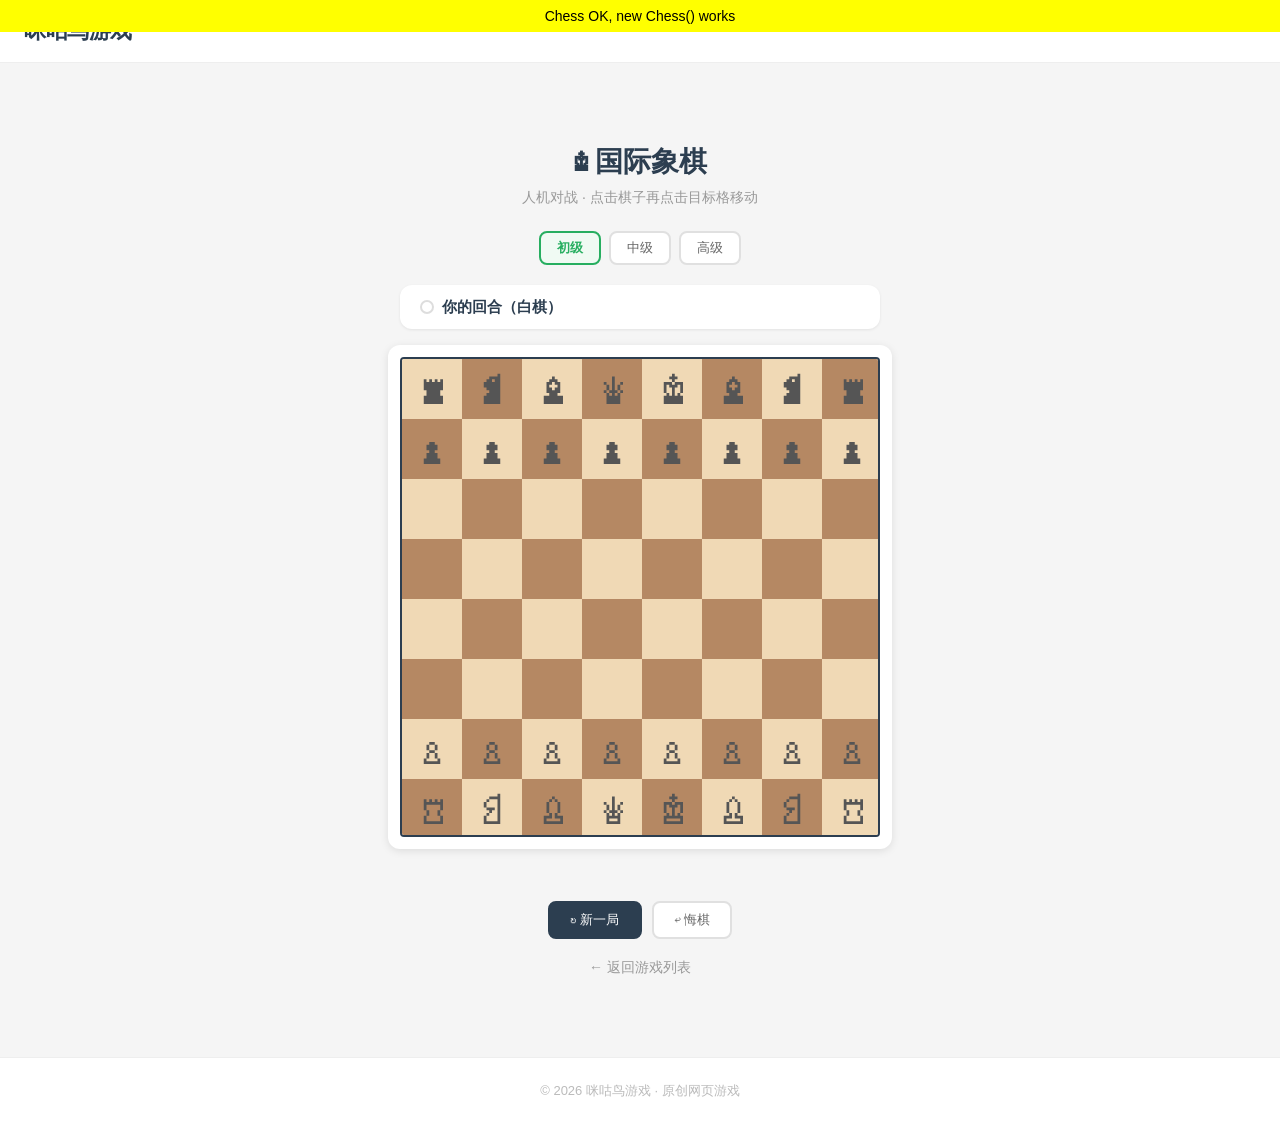
==== commit 90d6b723: "fix: restore chess page from working commit (before corrupted cleanup)" ====
--- a/games/chess/index.html
+++ b/games/chess/index.html
@@ -1,504 +1,818 @@
-     1|<!DOCTYPE html>
-     2|<html lang="zh-CN">
-     3|<head>
-     4|  <meta charset="UTF-8">
-     5|  <meta name="viewport" content="width=device-width, initial-scale=1.0, user-scalable=no">
-     6|  <title>国际象棋 - 咪咕鸟游戏</title>
-     7|  <link rel="stylesheet" href="/css/style.css">
-     8|  <script src="chess.js" defer></script>
-     9|  <style>
-    10|    .game-container {
-    11|      display: flex;
-    12|      flex-direction: column;
-    13|      align-items: center;
-    14|      padding: 40px 20px;
-    15|    }
-    16|
-    17|    .game-title {
-    18|      font-size: 28px;
-    19|      font-weight: 700;
-    20|      color: #2c3e50;
-    21|      margin-bottom: 8px;
-    22|    }
-    23|
-    24|    .game-subtitle {
-    25|      color: #999;
-    26|      margin-bottom: 24px;
-    27|      font-size: 14px;
-    28|    }
-    29|
-    30|    /* Difficulty selector */
-    31|    .difficulty {
-    32|      display: flex;
-    33|      gap: 8px;
-    34|      margin-bottom: 20px;
-    35|    }
-    36|
-    37|    .difficulty button {
-    38|      padding: 6px 16px;
-    39|      border: 2px solid #e0e0e0;
-    40|      border-radius: 8px;
-    41|      background: white;
-    42|      cursor: pointer;
-    43|      font-size: 13px;
-    44|      transition: all 0.2s;
-    45|      color: #666;
-    46|    }
-    47|
-    48|    .difficulty button:hover { border-color: #2c3e50; color: #2c3e50; }
-    49|
-    50|    .difficulty button.active-easy {
-    51|      border-color: #27ae60;
-    52|      background: #f0faf3;
-    53|      color: #27ae60;
-    54|      font-weight: 600;
-    55|    }
-    56|    .difficulty button.active-medium {
-    57|      border-color: #e67e22;
-    58|      background: #fef9f0;
-    59|      color: #e67e22;
-    60|      font-weight: 600;
-    61|    }
-    62|    .difficulty button.active-hard {
-    63|      border-color: #c0392b;
-    64|      background: #fdf6f0;
-    65|      color: #c0392b;
-    66|      font-weight: 600;
-    67|    }
-    68|
-    69|    /* Game info bar */
-    70|    .game-info {
-    71|      display: flex;
-    72|      align-items: center;
-    73|      justify-content: space-between;
-    74|      width: 100%;
-    75|      max-width: 480px;
-    76|      margin-bottom: 16px;
-    77|      padding: 10px 20px;
-    78|      background: white;
-    79|      border-radius: 12px;
-    80|      box-shadow: 0 1px 3px rgba(0,0,0,0.08);
-    81|    }
-    82|
-    83|    .turn-indicator {
-    84|      display: flex;
-    85|      align-items: center;
-    86|      gap: 8px;
-    87|      font-size: 15px;
-    88|      font-weight: 600;
-    89|      color: #2c3e50;
-    90|    }
-    91|
-    92|    .turn-dot {
-    93|      width: 14px;
-    94|      height: 14px;
-    95|      border-radius: 50%;
-    96|      display: inline-block;
-    97|      border: 2px solid #ddd;
-    98|    }
-    99|
-   100|    .turn-dot.white { background: #fff; }
-   101|    .turn-dot.black { background: #222; }
-   102|
-   103|    .captured-pieces {
-   104|      font-size: 18px;
-   105|      min-height: 24px;
-   106|      letter-spacing: 1px;
-   107|    }
-   108|
-   109|    /* Board */
-   110|    .board-wrapper {
-   111|      background: white;
-   112|      padding: 12px;
-   113|      border-radius: 12px;
-   114|      box-shadow: 0 2px 8px rgba(0,0,0,0.1);
-   115|    }
-   116|
-   117|    .board {
-   118|      display: grid;
-   119|      grid-template-columns: repeat(8, 1fr);
-   120|      gap: 0;
-   121|      width: 480px;
-   122|      height: 480px;
-   123|      border: 2px solid #2c3e50;
-   124|      border-radius: 4px;
-   125|      overflow: hidden;
-   126|    }
-   127|
-   128|    .square {
-   129|      width: 60px;
-   130|      height: 60px;
-   131|      display: flex;
-   132|      align-items: center;
-   133|      justify-content: center;
-   134|      font-size: 44px;
-   135|      cursor: pointer;
-   136|      user-select: none;
-   137|      position: relative;
-   138|      transition: background 0.15s;
-   139|    }
-   140|
-   141|    .square.light { background: #f0d9b5; }
-   142|    .square.dark { background: #b58863; }
-   143|
-   144|    .square.selected {
-   145|      background: #f6f669 !important;
-   146|    }
-   147|
-   148|    .square.valid-move::after {
-   149|      content: '';
-   150|      position: absolute;
-   151|      width: 16px;
-   152|      height: 16px;
-   153|      border-radius: 50%;
-   154|      background: rgba(0,0,0,0.2);
-   155|    }
-   156|
-   157|    .square.valid-capture {
-   158|      box-shadow: inset 0 0 0 4px rgba(0,0,0,0.3);
-   159|    }
-   160|
-   161|    .square.last-move {
-   162|      background: #cdd26a !important;
-   163|    }
-   164|
-   165|    .square.in-check {
-   166|      background: radial-gradient(ellipse at center, #ff0000 0%, #e70000 25%, rgba(169,0,0,0) 89%) !important;
-   167|    }
-   168|
-   169|    /* Status */
-   170|    .game-status {
-   171|      margin-top: 16px;
-   172|      font-size: 16px;
-   173|      font-weight: 600;
-   174|      min-height: 24px;
-   175|      text-align: center;
-   176|      color: #2c3e50;
-   177|    }
-   178|
-   179|    .game-status.win { color: #27ae60; }
-   180|    .game-status.lose { color: #c0392b; }
-   181|    .game-status.draw { color: #e67e22; }
-   182|
-   183|    /* Buttons */
-   184|    .game-actions {
-   185|      display: flex;
-   186|      gap: 10px;
-   187|      margin-top: 12px;
-   188|    }
-   189|
-   190|    .btn {
-   191|      padding: 8px 20px;
-   192|      border: 2px solid #e0e0e0;
-   193|      border-radius: 8px;
-   194|      background: white;
-   195|      cursor: pointer;
-   196|      font-size: 13px;
-   197|      transition: all 0.2s;
-   198|      color: #666;
-   199|      font-weight: 500;
-   200|    }
-   201|
-   202|    .btn:hover {
-   203|      border-color: #2c3e50;
-   204|      color: #2c3e50;
-   205|    }
-   206|
-   207|    .btn-primary {
-   208|      background: #2c3e50;
-   209|      color: white;
-   210|      border-color: #2c3e50;
-   211|    }
-   212|
-   213|    .btn-primary:hover {
-   214|      background: #c0392b;
-   215|      border-color: #c0392b;
-   216|    }
-   217|
-   218|    /* Thinking indicator */
-   219|    .thinking {
-   220|      display: none;
-   221|      align-items: center;
-   222|      gap: 8px;
-   223|      margin-top: 8px;
-   224|      color: #999;
-   225|      font-size: 14px;
-   226|    }
-   227|
-   228|    .thinking .spinner {
-   229|      width: 16px;
-   230|      height: 16px;
-   231|      border: 2px solid #ddd;
-   232|      border-top-color: #2c3e50;
-   233|      border-radius: 50%;
-   234|      animation: spin 0.8s linear infinite;
-   235|    }
-   236|
-   237|    @keyframes spin { to { transform: rotate(360deg); } }
-   238|
-   239|    .back-link {
-   240|      display: inline-flex;
-   241|      align-items: center;
-   242|      gap: 6px;
-   243|      margin-top: 20px;
-   244|      color: #999;
-   245|      text-decoration: none;
-   246|      font-size: 14px;
-   247|      transition: color 0.2s;
-   248|    }
-   249|
-   250|    .back-link:hover { color: #2c3e50; }
-   251|
-   252|    /* Responsive */
-   253|    @media (max-width: 540px) {
-   254|      .board { width: 92vw; height: 92vw; }
-   255|      .square { width: 11.5vw; height: 11.5vw; font-size: 7vw; }
-   256|      .board-wrapper { padding: 8px; }
-   257|      .game-title { font-size: 22px; }
-   258|      .game-info { max-width: 92vw; padding: 8px 12px; }
-   259|    }
-   260|  </style>
-   261|</head>
-   262|<body>
-   263|  <nav class="nav">
-   264|    <a href="/" class="nav-brand">咪咕鸟游戏</a>
-   265|  </nav>
-   266|
-   267|  <main>
-   268|    <div class="game-container">
-   269|      <h1 class="game-title">♚ 国际象棋</h1>
-   270|      <p class="game-subtitle">人机对战 · 点击棋子再点击目标格移动</p>
-   271|
-   272|      <div class="difficulty">
-   273|        <button class="active-easy" data-level="easy">初级</button>
-   274|        <button data-level="medium">中级</button>
-   275|        <button data-level="hard">高级</button>
-   276|      </div>
-   277|
-   278|      <div class="game-info">
-   279|        <div class="turn-indicator">
-   280|          <span class="turn-dot white" id="turnDot"></span>
-   281|          <span id="turnText">你的回合</span>
-   282|        </div>
-   283|        <div class="captured-pieces" id="capturedDisplay"></div>
-   284|      </div>
-   285|
-   286|      <div class="board-wrapper">
-   287|        <div class="board" id="board"></div>
-   288|      </div>
-   289|
-   290|      <div class="game-status" id="gameStatus"></div>
-   291|      <div class="thinking" id="thinkingIndicator">
-   292|        <div class="spinner"></div>
-   293|        <span>电脑思考中...</span>
-   294|      </div>
-   295|
-   296|      <div class="game-actions">
-   297|        <button class="btn btn-primary" id="restartBtn">↻ 新一局</button>
-   298|        <button class="btn" id="undoBtn">↩ 悔棋</button>
-   299|      </div>
-   300|
-   301|      <a href="/" class="back-link">← 返回游戏列表</a>
-   302|    </div>
-   303|  </main>
-   304|
-   305|  <footer class="footer">
-   306|    <p>© 2026 咪咕鸟游戏 · 原创网页游戏</p>
-   307|  </footer>
-   308|
-   309|  <script>
-   310|    // DIAGNOSTIC: Check if chess loaded
-   311|    var diag = document.createElement('div');
-   312|    diag.id = 'diag';
-   313|    diag.style.cssText = 'position:fixed;top:0;left:0;right:0;background:#ff0;color:#000;padding:8px;z-index:9999;font-size:14px;text-align:center';
-   314|    document.body.appendChild(diag);
-   315|    
-   316|    function
- {
-   317|      var d = document.getElementById('diag');
-   318|      if (d) d.textContent = msg;
-   319|    }
-   320|    
-   321|
-);
-   322|    
-   323|    try {
-   324|      var testGame = new Chess();
-   325|
- works');
-   326|    } catch(e) {
-   327|
-   328|    }
-   329|  </script>
-   330|  <script>
-   331|    const PIECES = { 'wK': '♔', 'wQ': '♕', 'wR': '♖', 'wB': '♗', 'wN': '♘', 'wP': '♙',
-   332|                     'bK': '♚', 'bQ': '♛', 'bR': '♜', 'bB': '♝', 'bN': '♞', 'bP': '♟' };
-   333|
-   334|    const DIFFICULTY = { easy: 2, medium: 3, hard: 3 };
-   335|
-   336|    let game = new Chess();
-   337|    let currentLevel = 'easy';
-   338|    let selectedSquare = null;
-   339|    let gameOver = false;
-   340|    let isAIThinking = false;
-   341|    let moveHistory = []; // for undo
-   342|    
-   343|    // Color squares: light/dark pattern - standard chess board
-   344|    // a8 is dark (index 0), h8 is light (index 7)
-   345|    const DARK_SQUARES = new Set();
-   346|    for (let r = 0; r < 8; r++) {
-   347|      for (let c = 0; c < 8; c++) {
-   348|        if ((r + c) % 2 === 1) DARK_SQUARES.add(sq(r, c));
-   349|      }
-   350|    }
-   351|
-   352|    function sq(r, c) { return 'abcdefgh'[c] + (8 - r); }
-   353|
-   354|    const boardEl = document.getElementById('board');
-   355|    const gameStatus = document.getElementById('gameStatus');
-   356|    const turnText = document.getElementById('turnText');
-   357|    const turnDot = document.getElementById('turnDot');
-   358|    const capturedDisplay = document.getElementById('capturedDisplay');
-   359|    const thinkingIndicator = document.getElementById('thinkingIndicator');
-   360|    const diffBtns = document.querySelectorAll('.difficulty button');
-   361|
-   362|    diffBtns.forEach(btn => {
-   363|      btn.addEventListener('click', () => {
-   364|        diffBtns.forEach(b => { b.className = ''; });
-   365|        currentLevel = btn.dataset.level;
-   366|        btn.className = `active-${currentLevel}`;
-   367|        initGame();
-   368|      });
-   369|    });
-   370|
-   371|    document.getElementById('restartBtn').addEventListener('click', initGame);
-   372|    document.getElementById('undoBtn').addEventListener('click', undoMove);
-   373|
-   374|    function initGame() {
-   375|      game = new Chess();
-   376|      selectedSquare = null;
-   377|      gameOver = false;
-   378|      isAIThinking = false;
-   379|      moveHistory = [];
-   380|      gameStatus.textContent = '';
-   381|      gameStatus.className = 'game-status';
-   382|      thinkingIndicator.style.display = 'none';
-   383|      renderBoard();
-   384|      updateInfo();
-   385|    }
-   386|
-   387|    function updateInfo() {
-   388|      if (gameOver) return;
-   389|      const turn = game.turn();
-   390|      turnDot.className = `turn-dot ${turn === 'w' ? 'white' : 'black'}`;
-   391|      turnText.textContent = turn === 'w' ? '你的回合（白棋）' : '电脑思考中...';
-   392|      updateCaptured();
-   393|    }
-   394|
-   395|    function updateCaptured() {
-   396|      const fen = game.fen();
-   397|      const captured = { w: [], b: [] };
-   398|      const fullSet = { w: { P:0,N:0,B:0,R:0,Q:0 }, b: { P:0,N:0,B:0,R:0,Q:0 } };
-   399|      
-   400|      // Count pieces from FEN
-   401|      const rows = fen.split(' ')[0].split('/');
-   402|      rows.forEach(row => {
-   403|        let c = 0;
-   404|        for (const ch of row) {
-   405|          if (ch >= '1' && ch <= '8') { c += parseInt(ch); continue; }
-   406|          const color = ch === ch.toUpperCase() ? 'w' : 'b';
-   407|          const type = ch.toUpperCase();
-   408|          fullSet[color][type]++;
-   409|          c++;
-   410|        }
-   411|      });
-   412|
-   413|      // Starting set
-   414|      const startSet = { w: { P:8,N:2,B:2,R:2,Q:1,K:1 }, b: { P:8,N:2,B:2,R:2,Q:1,K:1 } };
-   415|      
-   416|      const order = ['Q','R','B','N','P'];
-   417|      let whiteCaptured = '', blackCaptured = '';
-   418|      order.forEach(type => {
-   419|        for (let i = fullSet.w[type]; i < startSet.w[type]; i++)
-   420|          whiteCaptured += PIECES['w' + type];
-   421|        for (let i = fullSet.b[type]; i < startSet.b[type]; i++)
-   422|          blackCaptured += PIECES['b' + type];
-   423|      });
-   424|      
-   425|      capturedDisplay.innerHTML = blackCaptured ? `<span style="color:#666">${blackCaptured}</span> ` : '';
-   426|      capturedDisplay.innerHTML += whiteCaptured ? `<span>${whiteCaptured}</span>` : '';
-   427|    }
-   428|
-   429|    function renderBoard() {
-   430|      boardEl.innerHTML = '';
-   431|      const fen = game.fen().split(' ')[0];
-   432|      const rows = fen.split('/');
-   433|      const inCheck = game.inCheck();
-   434|
-   435|      for (let r = 0; r < 8; r++) {
-   436|        let col = 0;
-   437|        for (const ch of rows[r]) {
-   438|          if (ch >= '1' && ch <= '8') {
-   439|            const empty = parseInt(ch);
-   440|            for (let e = 0; e < empty; e++) {
-   441|              const sqName = sq(r, col);
-   442|              const div = createSquare(r, col, sqName, null, inCheck);
-   443|              boardEl.appendChild(div);
-   444|              col++;
-   445|            }
-   446|          } else {
-   447|            const color = ch === ch.toUpperCase() ? 'w' : 'b';
-   448|            const type = ch.toUpperCase();
-   449|            const sqName = sq(r, col);
-   450|            const div = createSquare(r, col, sqName, color + type, inCheck);
-   451|            boardEl.appendChild(div);
-   452|            col++;
-   453|          }
-   454|        }
-   455|      }
-   456|
-   457|      // Highlight last move
-   458|      if (moveHistory.length > 0) {
-   459|        const last = moveHistory[moveHistory.length - 1];
-   460|        highlightSquare(last.from);
-   461|        highlightSquare(last.to);
-   462|      }
-   463|    }
-   464|
-   465|    function createSquare(r, c, sqName, piece, inCheck) {
-   466|      const div = document.createElement('div');
-   467|      const isDark = DARK_SQUARES.has(sqName);
-   468|      div.className = `square ${isDark ? 'dark' : 'light'}`;
-   469|      div.dataset.sq = sqName;
-   470|
-   471|      if (piece) {
-   472|        div.textContent = PIECES[piece] || '';
-   473|        div.dataset.piece = piece;
-   474|      }
-   475|
-   476|      if (inCheck && piece === (game.turn() === 'w' ? 'wK' : 'bK')) {
-   477|        div.classList.add('in-check');
-   478|      }
-   479|
-   480|      div.addEventListener('click', () => handleClick(sqName));
-   481|      return div;
-   482|    }
-   483|
-   484|    function highlightSquare(sqName) {
-   485|      const idx = (8 - parseInt(sqName[1])) * 8 + 'abcdefgh'.indexOf(sqName[0]);
-   486|      if (boardEl.children[idx]) {
-   487|        boardEl.children[idx].classList.add('last-move');
-   488|      }
-   489|    }
-   490|
-   491|    function getSquareEl(sqName) {
-   492|      const idx = (8 - parseInt(sqName[1])) * 8 + 'abcdefgh'.indexOf(sqName[0]);
-   493|      return boardEl.children[idx];
-   494|    }
-   495|
-   496|    function clearHighlights() {
-   497|      boardEl.querySelectorAll('.selected, .valid-move, .valid-capture, .last-move, .in-check').forEach(el => {
-   498|        el.classList.remove('selected', 'valid-move', 'valid-capture', 'last-move', 'in-check');
-   499|      });
-   500|    }
-   501|+<!DOCTYPE html>
+<html lang="zh-CN">
+<head>
+  <meta charset="UTF-8">
+  <meta name="viewport" content="width=device-width, initial-scale=1.0, user-scalable=no">
+  <title>国际象棋 - 咪咕鸟游戏</title>
+  <link rel="stylesheet" href="/css/style.css">
+  <script src="chess.js"></script>
+  <style>
+    .game-container {
+      display: flex;
+      flex-direction: column;
+      align-items: center;
+      padding: 40px 20px;
+    }
+
+    .game-title {
+      font-size: 28px;
+      font-weight: 700;
+      color: #2c3e50;
+      margin-bottom: 8px;
+    }
+
+    .game-subtitle {
+      color: #999;
+      margin-bottom: 24px;
+      font-size: 14px;
+    }
+
+    /* Difficulty selector */
+    .difficulty {
+      display: flex;
+      gap: 8px;
+      margin-bottom: 20px;
+    }
+
+    .difficulty button {
+      padding: 6px 16px;
+      border: 2px solid #e0e0e0;
+      border-radius: 8px;
+      background: white;
+      cursor: pointer;
+      font-size: 13px;
+      transition: all 0.2s;
+      color: #666;
+    }
+
+    .difficulty button:hover { border-color: #2c3e50; color: #2c3e50; }
+
+    .difficulty button.active-easy {
+      border-color: #27ae60;
+      background: #f0faf3;
+      color: #27ae60;
+      font-weight: 600;
+    }
+    .difficulty button.active-medium {
+      border-color: #e67e22;
+      background: #fef9f0;
+      color: #e67e22;
+      font-weight: 600;
+    }
+    .difficulty button.active-hard {
+      border-color: #c0392b;
+      background: #fdf6f0;
+      color: #c0392b;
+      font-weight: 600;
+    }
+
+    /* Game info bar */
+    .game-info {
+      display: flex;
+      align-items: center;
+      justify-content: space-between;
+      width: 100%;
+      max-width: 480px;
+      margin-bottom: 16px;
+      padding: 10px 20px;
+      background: white;
+      border-radius: 12px;
+      box-shadow: 0 1px 3px rgba(0,0,0,0.08);
+    }
+
+    .turn-indicator {
+      display: flex;
+      align-items: center;
+      gap: 8px;
+      font-size: 15px;
+      font-weight: 600;
+      color: #2c3e50;
+    }
+
+    .turn-dot {
+      width: 14px;
+      height: 14px;
+      border-radius: 50%;
+      display: inline-block;
+      border: 2px solid #ddd;
+    }
+
+    .turn-dot.white { background: #fff; }
+    .turn-dot.black { background: #222; }
+
+    .captured-pieces {
+      font-size: 18px;
+      min-height: 24px;
+      letter-spacing: 1px;
+    }
+
+    /* Board */
+    .board-wrapper {
+      background: white;
+      padding: 12px;
+      border-radius: 12px;
+      box-shadow: 0 2px 8px rgba(0,0,0,0.1);
+    }
+
+    .board {
+      display: grid;
+      grid-template-columns: repeat(8, 1fr);
+      gap: 0;
+      width: 480px;
+      height: 480px;
+      border: 2px solid #2c3e50;
+      border-radius: 4px;
+      overflow: hidden;
+    }
+
+    .square {
+      width: 60px;
+      height: 60px;
+      display: flex;
+      align-items: center;
+      justify-content: center;
+      font-size: 44px;
+      cursor: pointer;
+      user-select: none;
+      position: relative;
+      transition: background 0.15s;
+    }
+
+    .square.light { background: #f0d9b5; }
+    .square.dark { background: #b58863; }
+
+    .square.selected {
+      background: #f6f669 !important;
+    }
+
+    .square.valid-move::after {
+      content: '';
+      position: absolute;
+      width: 16px;
+      height: 16px;
+      border-radius: 50%;
+      background: rgba(0,0,0,0.2);
+    }
+
+    .square.valid-capture {
+      box-shadow: inset 0 0 0 4px rgba(0,0,0,0.3);
+    }
+
+    .square.last-move {
+      background: #cdd26a !important;
+    }
+
+    .square.in-check {
+      background: radial-gradient(ellipse at center, #ff0000 0%, #e70000 25%, rgba(169,0,0,0) 89%) !important;
+    }
+
+    /* Status */
+    .game-status {
+      margin-top: 16px;
+      font-size: 16px;
+      font-weight: 600;
+      min-height: 24px;
+      text-align: center;
+      color: #2c3e50;
+    }
+
+    .game-status.win { color: #27ae60; }
+    .game-status.lose { color: #c0392b; }
+    .game-status.draw { color: #e67e22; }
+
+    /* Buttons */
+    .game-actions {
+      display: flex;
+      gap: 10px;
+      margin-top: 12px;
+    }
+
+    .btn {
+      padding: 8px 20px;
+      border: 2px solid #e0e0e0;
+      border-radius: 8px;
+      background: white;
+      cursor: pointer;
+      font-size: 13px;
+      transition: all 0.2s;
+      color: #666;
+      font-weight: 500;
+    }
+
+    .btn:hover {
+      border-color: #2c3e50;
+      color: #2c3e50;
+    }
+
+    .btn-primary {
+      background: #2c3e50;
+      color: white;
+      border-color: #2c3e50;
+    }
+
+    .btn-primary:hover {
+      background: #c0392b;
+      border-color: #c0392b;
+    }
+
+    /* Thinking indicator */
+    .thinking {
+      display: none;
+      align-items: center;
+      gap: 8px;
+      margin-top: 8px;
+      color: #999;
+      font-size: 14px;
+    }
+
+    .thinking .spinner {
+      width: 16px;
+      height: 16px;
+      border: 2px solid #ddd;
+      border-top-color: #2c3e50;
+      border-radius: 50%;
+      animation: spin 0.8s linear infinite;
+    }
+
+    @keyframes spin { to { transform: rotate(360deg); } }
+
+    .back-link {
+      display: inline-flex;
+      align-items: center;
+      gap: 6px;
+      margin-top: 20px;
+      color: #999;
+      text-decoration: none;
+      font-size: 14px;
+      transition: color 0.2s;
+    }
+
+    .back-link:hover { color: #2c3e50; }
+
+    /* Responsive */
+    @media (max-width: 540px) {
+      .board { width: 92vw; height: 92vw; }
+      .square { width: 11.5vw; height: 11.5vw; font-size: 7vw; }
+      .board-wrapper { padding: 8px; }
+      .game-title { font-size: 22px; }
+      .game-info { max-width: 92vw; padding: 8px 12px; }
+    }
+  </style>
+</head>
+<body>
+  <nav class="nav">
+    <a href="/" class="nav-brand">咪咕鸟游戏</a>
+  </nav>
+
+  <main>
+    <div class="game-container">
+      <h1 class="game-title">♚ 国际象棋</h1>
+      <p class="game-subtitle">人机对战 · 点击棋子再点击目标格移动</p>
+
+      <div class="difficulty">
+        <button class="active-easy" data-level="easy">初级</button>
+        <button data-level="medium">中级</button>
+        <button data-level="hard">高级</button>
+      </div>
+
+      <div class="game-info">
+        <div class="turn-indicator">
+          <span class="turn-dot white" id="turnDot"></span>
+          <span id="turnText">你的回合</span>
+        </div>
+        <div class="captured-pieces" id="capturedDisplay"></div>
+      </div>
+
+      <div class="board-wrapper">
+        <div class="board" id="board"></div>
+      </div>
+
+      <div class="game-status" id="gameStatus"></div>
+      <div class="thinking" id="thinkingIndicator">
+        <div class="spinner"></div>
+        <span>电脑思考中...</span>
+      </div>
+
+      <div class="game-actions">
+        <button class="btn btn-primary" id="restartBtn">↻ 新一局</button>
+        <button class="btn" id="undoBtn">↩ 悔棋</button>
+      </div>
+
+      <a href="/" class="back-link">← 返回游戏列表</a>
+    </div>
+  </main>
+
+  <footer class="footer">
+    <p>© 2026 咪咕鸟游戏 · 原创网页游戏</p>
+  </footer>
+
+  <script>
+    // DIAGNOSTIC: Check if chess loaded
+    var diag = document.createElement('div');
+    diag.id = 'diag';
+    diag.style.cssText = 'position:fixed;top:0;left:0;right:0;background:#ff0;color:#000;padding:8px;z-index:9999;font-size:14px;text-align:center';
+    document.body.appendChild(diag);
+    
+    function diagMsg(msg) {
+      var d = document.getElementById('diag');
+      if (d) d.textContent = msg;
+    }
+    
+    diagMsg('Chess loaded: ' + (typeof Chess !== 'undefined'));
+    
+    try {
+      var testGame = new Chess();
+      diagMsg('Chess OK, new Chess() works');
+    } catch(e) {
+      diagMsg('ERROR: ' + e.message);
+    }
+  </script>
+  <script>
+    const PIECES = { 'wK': '♔', 'wQ': '♕', 'wR': '♖', 'wB': '♗', 'wN': '♘', 'wP': '♙',
+                     'bK': '♚', 'bQ': '♛', 'bR': '♜', 'bB': '♝', 'bN': '♞', 'bP': '♟' };
+
+    const DIFFICULTY = { easy: 2, medium: 3, hard: 3 };
+
+    let game = new Chess();
+    let currentLevel = 'easy';
+    let selectedSquare = null;
+    let gameOver = false;
+    let isAIThinking = false;
+    let moveHistory = []; // for undo
+    
+    // Color squares: light/dark pattern - standard chess board
+    // a8 is dark (index 0), h8 is light (index 7)
+    const DARK_SQUARES = new Set();
+    for (let r = 0; r < 8; r++) {
+      for (let c = 0; c < 8; c++) {
+        if ((r + c) % 2 === 1) DARK_SQUARES.add(sq(r, c));
+      }
+    }
+
+    function sq(r, c) { return 'abcdefgh'[c] + (8 - r); }
+
+    const boardEl = document.getElementById('board');
+    const gameStatus = document.getElementById('gameStatus');
+    const turnText = document.getElementById('turnText');
+    const turnDot = document.getElementById('turnDot');
+    const capturedDisplay = document.getElementById('capturedDisplay');
+    const thinkingIndicator = document.getElementById('thinkingIndicator');
+    const diffBtns = document.querySelectorAll('.difficulty button');
+
+    diffBtns.forEach(btn => {
+      btn.addEventListener('click', () => {
+        diffBtns.forEach(b => { b.className = ''; });
+        currentLevel = btn.dataset.level;
+        btn.className = `active-${currentLevel}`;
+        initGame();
+      });
+    });
+
+    document.getElementById('restartBtn').addEventListener('click', initGame);
+    document.getElementById('undoBtn').addEventListener('click', undoMove);
+
+    function initGame() {
+      game = new Chess();
+      selectedSquare = null;
+      gameOver = false;
+      isAIThinking = false;
+      moveHistory = [];
+      gameStatus.textContent = '';
+      gameStatus.className = 'game-status';
+      thinkingIndicator.style.display = 'none';
+      renderBoard();
+      updateInfo();
+    }
+
+    function updateInfo() {
+      if (gameOver) return;
+      const turn = game.turn();
+      turnDot.className = `turn-dot ${turn === 'w' ? 'white' : 'black'}`;
+      turnText.textContent = turn === 'w' ? '你的回合（白棋）' : '电脑思考中...';
+      updateCaptured();
+    }
+
+    function updateCaptured() {
+      const fen = game.fen();
+      const captured = { w: [], b: [] };
+      const fullSet = { w: { P:0,N:0,B:0,R:0,Q:0 }, b: { P:0,N:0,B:0,R:0,Q:0 } };
+      
+      // Count pieces from FEN
+      const rows = fen.split(' ')[0].split('/');
+      rows.forEach(row => {
+        let c = 0;
+        for (const ch of row) {
+          if (ch >= '1' && ch <= '8') { c += parseInt(ch); continue; }
+          const color = ch === ch.toUpperCase() ? 'w' : 'b';
+          const type = ch.toUpperCase();
+          fullSet[color][type]++;
+          c++;
+        }
+      });
+
+      // Starting set
+      const startSet = { w: { P:8,N:2,B:2,R:2,Q:1,K:1 }, b: { P:8,N:2,B:2,R:2,Q:1,K:1 } };
+      
+      const order = ['Q','R','B','N','P'];
+      let whiteCaptured = '', blackCaptured = '';
+      order.forEach(type => {
+        for (let i = fullSet.w[type]; i < startSet.w[type]; i++)
+          whiteCaptured += PIECES['w' + type];
+        for (let i = fullSet.b[type]; i < startSet.b[type]; i++)
+          blackCaptured += PIECES['b' + type];
+      });
+      
+      capturedDisplay.innerHTML = blackCaptured ? `<span style="color:#666">${blackCaptured}</span> ` : '';
+      capturedDisplay.innerHTML += whiteCaptured ? `<span>${whiteCaptured}</span>` : '';
+    }
+
+    function renderBoard() {
+      boardEl.innerHTML = '';
+      const fen = game.fen().split(' ')[0];
+      const rows = fen.split('/');
+      const inCheck = game.inCheck();
+
+      for (let r = 0; r < 8; r++) {
+        let col = 0;
+        for (const ch of rows[r]) {
+          if (ch >= '1' && ch <= '8') {
+            const empty = parseInt(ch);
+            for (let e = 0; e < empty; e++) {
+              const sqName = sq(r, col);
+              const div = createSquare(r, col, sqName, null, inCheck);
+              boardEl.appendChild(div);
+              col++;
+            }
+          } else {
+            const color = ch === ch.toUpperCase() ? 'w' : 'b';
+            const type = ch.toUpperCase();
+            const sqName = sq(r, col);
+            const div = createSquare(r, col, sqName, color + type, inCheck);
+            boardEl.appendChild(div);
+            col++;
+          }
+        }
+      }
+
+      // Highlight last move
+      if (moveHistory.length > 0) {
+        const last = moveHistory[moveHistory.length - 1];
+        highlightSquare(last.from);
+        highlightSquare(last.to);
+      }
+    }
+
+    function createSquare(r, c, sqName, piece, inCheck) {
+      const div = document.createElement('div');
+      const isDark = DARK_SQUARES.has(sqName);
+      div.className = `square ${isDark ? 'dark' : 'light'}`;
+      div.dataset.sq = sqName;
+
+      if (piece) {
+        div.textContent = PIECES[piece] || '';
+        div.dataset.piece = piece;
+      }
+
+      if (inCheck && piece === (game.turn() === 'w' ? 'wK' : 'bK')) {
+        div.classList.add('in-check');
+      }
+
+      div.addEventListener('click', () => handleClick(sqName));
+      return div;
+    }
+
+    function highlightSquare(sqName) {
+      const idx = (8 - parseInt(sqName[1])) * 8 + 'abcdefgh'.indexOf(sqName[0]);
+      if (boardEl.children[idx]) {
+        boardEl.children[idx].classList.add('last-move');
+      }
+    }
+
+    function getSquareEl(sqName) {
+      const idx = (8 - parseInt(sqName[1])) * 8 + 'abcdefgh'.indexOf(sqName[0]);
+      return boardEl.children[idx];
+    }
+
+    function clearHighlights() {
+      boardEl.querySelectorAll('.selected, .valid-move, .valid-capture, .last-move, .in-check').forEach(el => {
+        el.classList.remove('selected', 'valid-move', 'valid-capture', 'last-move', 'in-check');
+      });
+    }
+
+    function showValidMoves(sqName) {
+      const moves = game.moves({ square: sqName, verbose: true });
+      moves.forEach(move => {
+        const el = getSquareEl(move.to);
+        if (el) {
+          if (move.captured) el.classList.add('valid-capture');
+          else el.classList.add('valid-move');
+        }
+      });
+    }
+
+    function handleClick(sqName) {
+      diagMsg('click: ' + sqName + ' turn=' + game.turn() + ' AI=' + isAIThinking + ' over=' + gameOver);
+      if (gameOver || isAIThinking) return;
+      if (game.turn() === 'b') { diagMsg('not your turn'); return; }
+
+      // If a piece is already selected
+      if (selectedSquare) {
+        // Clicking same square - deselect
+        if (selectedSquare === sqName) {
+          clearHighlights();
+          selectedSquare = null;
+          return;
+        }
+
+        // Try to make a move
+        const move = game.move({
+          from: selectedSquare,
+          to: sqName,
+          promotion: 'q' // Always promote to queen
+        });
+
+        if (move) {
+          diagMsg('move OK, turn=' + game.turn() + ', calling aiMove...');
+          try {
+            clearHighlights();
+            selectedSquare = null;
+            moveHistory.push(move);
+            diagMsg('about to renderBoard...');
+            renderBoard();
+            diagMsg('renderBoard done, calling checkGameState...');
+            checkGameState();
+            diagMsg('gameOver=' + gameOver + ', about to call aiMove()');
+            if (!gameOver) {
+              diagMsg('calling aiMove now...');
+              aiMove();
+              diagMsg('aiMove returned');
+            } else {
+              diagMsg('gameOver is true, skipping aiMove');
+            }
+          } catch(e) {
+            diagMsg('ERROR in move handler: ' + e.message + ' | ' + e.stack);
+            console.error('ERROR:', e);
+          }
+          return;
+        }
+
+        // Not a valid move - try selecting a different piece
+        const piece = game.get(sqName);
+        if (piece && piece.color === 'w') {
+          clearHighlights();
+          selectedSquare = sqName;
+          const el = getSquareEl(sqName);
+          if (el) el.classList.add('selected');
+          showValidMoves(sqName);
+          return;
+        }
+
+        // Invalid target, deselect
+        clearHighlights();
+        selectedSquare = null;
+        return;
+      }
+
+      // No piece selected - try to select one
+      const piece = game.get(sqName);
+      if (piece && piece.color === 'w') {
+        clearHighlights();
+        selectedSquare = sqName;
+        const el = getSquareEl(sqName);
+        if (el) el.classList.add('selected');
+        showValidMoves(sqName);
+      }
+    }
+
+    // ========== AI Engine ==========
+
+    const PIECE_VALUES = { p: 100, n: 320, b: 330, r: 500, q: 900, k: 20000 };
+
+    // Piece-square tables for positional evaluation
+    const PST = {
+      p: [ 0,  0,  0,  0,  0,  0,  0,  0,
+          50, 50, 50, 50, 50, 50, 50, 50,
+          10, 10, 20, 30, 30, 20, 10, 10,
+           5,  5, 10, 25, 25, 10,  5,  5,
+           0,  0,  0, 20, 20,  0,  0,  0,
+           5, -5,-10,  0,  0,-10, -5,  5,
+           5, 10, 10,-20,-20, 10, 10,  5,
+           0,  0,  0,  0,  0,  0,  0,  0 ],
+      n: [-50,-40,-30,-30,-30,-30,-40,-50,
+          -40,-20,  0,  0,  0,  0,-20,-40,
+          -30,  0, 10, 15, 15, 10,  0,-30,
+          -30,  5, 15, 20, 20, 15,  5,-30,
+          -30,  0, 15, 20, 20, 15,  0,-30,
+          -30,  5, 10, 15, 15, 10,  5,-30,
+          -40,-20,  0,  5,  5,  0,-20,-40,
+          -50,-40,-30,-30,-30,-30,-40,-50 ],
+      b: [-20,-10,-10,-10,-10,-10,-10,-20,
+          -10,  0,  0,  0,  0,  0,  0,-10,
+          -10,  0,  5, 10, 10,  5,  0,-10,
+          -10,  5,  5, 10, 10,  5,  5,-10,
+          -10,  0, 10, 10, 10, 10,  0,-10,
+          -10, 10, 10, 10, 10, 10, 10,-10,
+          -10,  5,  0,  0,  0,  0,  5,-10,
+          -20,-10,-10,-10,-10,-10,-10,-20 ],
+      r: [ 0,  0,  0,  0,  0,  0,  0,  0,
+           5, 10, 10, 10, 10, 10, 10,  5,
+          -5,  0,  0,  0,  0,  0,  0, -5,
+          -5,  0,  0,  0,  0,  0,  0, -5,
+          -5,  0,  0,  0,  0,  0,  0, -5,
+          -5,  0,  0,  0,  0,  0,  0, -5,
+          -5,  0,  0,  0,  0,  0,  0, -5,
+           0,  0,  0,  5,  5,  0,  0,  0 ],
+      q: [-20,-10,-10, -5, -5,-10,-10,-20,
+          -10,  0,  0,  0,  0,  0,  0,-10,
+          -10,  0,  5,  5,  5,  5,  0,-10,
+           -5,  0,  5,  5,  5,  5,  0, -5,
+            0,  0,  5,  5,  5,  5,  0, -5,
+          -10,  5,  5,  5,  5,  5,  0,-10,
+          -10,  0,  5,  0,  0,  0,  0,-10,
+          -20,-10,-10, -5, -5,-10,-10,-20 ],
+      k: [-30,-40,-40,-50,-50,-40,-40,-30,
+          -30,-40,-40,-50,-50,-40,-40,-30,
+          -30,-40,-40,-50,-50,-40,-40,-30,
+          -30,-40,-40,-50,-50,-40,-40,-30,
+          -20,-30,-30,-40,-40,-30,-30,-20,
+          -10,-20,-20,-20,-20,-20,-20,-10,
+           20, 20,  0,  0,  0,  0, 20, 20,
+           20, 30, 10,  0,  0, 10, 30, 20 ]
+    };
+
+    function pstIndex(sq, color) {
+      const file = 'abcdefgh'.indexOf(sq[0]);
+      const rank = parseInt(sq[1]) - 1;
+      return color === 'w' ? (7 - rank) * 8 + file : rank * 8 + (7 - file);
+    }
+
+    function evaluate() {
+      let score = 0;
+      const fen = game.fen().split(' ')[0];
+      const rows = fen.split('/');
+
+      for (let r = 0; r < 8; r++) {
+        let col = 0;
+        for (const ch of rows[r]) {
+          if (ch >= '1' && ch <= '8') { col += parseInt(ch); continue; }
+          const color = ch === ch.toUpperCase() ? 'w' : 'b';
+          const type = ch.toLowerCase();
+          const sqName = sq(r, col);
+          const table = PST[type];
+          const pstVal = table ? (table[pstIndex(sqName, color)] || 0) : 0;
+          const val = (PIECE_VALUES[type] || 0) + pstVal;
+          score += (color === 'w' ? val : -val);
+          col++;
+        }
+      }
+
+      return isNaN(score) ? 0 : score;
+    }
+
+    function minimax(depth, alpha, beta, isMaximizing) {
+      if (depth === 0) return { score: evaluate(), move: null };
+
+      const moves = game.moves();
+      if (moves.length === 0) {
+        if (game.inCheck()) return { score: isMaximizing ? -99999 + (3-depth)*100 : 99999 - (3-depth)*100, move: null };
+        return { score: 0, move: null };
+      }
+
+      let bestMove = moves[0];
+      let nodeCount = 0;
+
+      for (const m of moves) {
+        let success = false;
+        try {
+          const result = game.move(m);
+          success = !!result;
+        } catch(e) {
+          success = false;
+        }
+        if (!success) continue; // skip invalid moves
+        nodeCount++;
+
+        const val = minimax(depth - 1, alpha, beta, !isMaximizing);
+        game.undo();
+
+        // Handle NaN scores
+        const s = isNaN(val.score) ? 0 : val.score;
+
+        if (isMaximizing) {
+          if (s > alpha) {
+            alpha = s;
+            bestMove = m;
+          }
+        } else {
+          if (s < beta) {
+            beta = s;
+            bestMove = m;
+          }
+        }
+
+        if (alpha >= beta) break;
+
+        // Safety: limit nodes searched to prevent freeze
+        if (nodeCount > 20000) break;
+      }
+
+      return { score: isMaximizing ? alpha : beta, move: bestMove };
+    }
+
+    function aiMove() {
+      diagMsg('ENTERED aiMove(), turn=' + game.turn() + ' gameOver=' + gameOver);
+      if (gameOver) { diagMsg('aiMove: gameOver=true, exiting'); return; }
+      if (game.turn() !== 'b') { diagMsg('aiMove: turn=' + game.turn() + ' not black, exiting'); return; }
+      diagMsg('aiMove: proceeding...');
+      isAIThinking = true;
+      thinkingIndicator.style.display = 'flex';
+      turnText.textContent = '电脑思考中...';
+      diagMsg('AI thinking started...');
+
+      setTimeout(() => {
+        try {
+          const depth = DIFFICULTY[currentLevel];
+          diagMsg('AI searching depth=' + depth);
+          const startTime = performance.now();
+          const result = minimax(depth, -Infinity, Infinity, false);
+          const elapsed = ((performance.now() - startTime) / 1000).toFixed(1);
+          diagMsg('AI done in ' + elapsed + 's, move=' + (result.move || 'none'));
+          console.log('AI search done in ' + elapsed + 's, best move:', result.move);
+          
+          if (result.move) {
+            const moveObj = game.move(result.move);
+            diagMsg('AI execute move: ' + (moveObj ? moveObj.san : 'FAILED'));
+            console.log('AI move result:', moveObj ? 'ok' : 'FAILED');
+            if (moveObj) {
+              moveHistory.push({ from: moveObj.from, to: moveObj.to });
+            }
+          } else {
+            diagMsg('AI found no move!');
+          }
+
+          isAIThinking = false;
+          thinkingIndicator.style.display = 'none';
+          renderBoard();
+          checkGameState();
+        } catch (e) {
+          diagMsg('AI ERROR: ' + e.message);
+          console.error('AI error:', e.message, e.stack);
+          isAIThinking = false;
+          thinkingIndicator.style.display = 'none';
+          gameStatus.textContent = '⚠️ AI 出错，请重新开始';
+          gameStatus.className = 'game-status draw';
+        }
+      }, 50);
+    }
+
+    function checkGameState() {
+      updateInfo();
+
+      if (game.isCheckmate()) {
+        gameOver = true;
+        const winner = game.turn() === 'w' ? '黑方' : '白方';
+        gameStatus.textContent = `🏆 ${winner}获胜！${winner === '黑方' ? '电脑赢了' : '你赢了！'}`;
+        gameStatus.className = `game-status ${game.turn() === 'w' ? 'lose' : 'win'}`;
+        turnText.textContent = '对局结束';
+        return;
+      }
+
+      if (game.isDraw()) {
+        gameOver = true;
+        gameStatus.textContent = '🤝 平局';
+        gameStatus.className = 'game-status draw';
+        turnText.textContent = '对局结束';
+        return;
+      }
+
+      if (game.isCheck()) {
+        gameStatus.textContent = '⚠️ 将军！';
+      } else {
+        gameStatus.textContent = '';
+      }
+    }
+
+    function undoMove() {
+      if (isAIThinking || moveHistory.length === 0) return;
+      // Undo two moves (AI + player)
+      if (moveHistory.length >= 2) {
+        game.undo();
+        game.undo();
+        moveHistory.pop();
+        moveHistory.pop();
+      } else {
+        game.undo();
+        moveHistory.pop();
+      }
+      gameOver = false;
+      selectedSquare = null;
+      renderBoard();
+      updateInfo();
+      gameStatus.textContent = '';
+      gameStatus.className = 'game-status';
+    }
+
+    initGame();
+  </script>
+</body>
+</html>
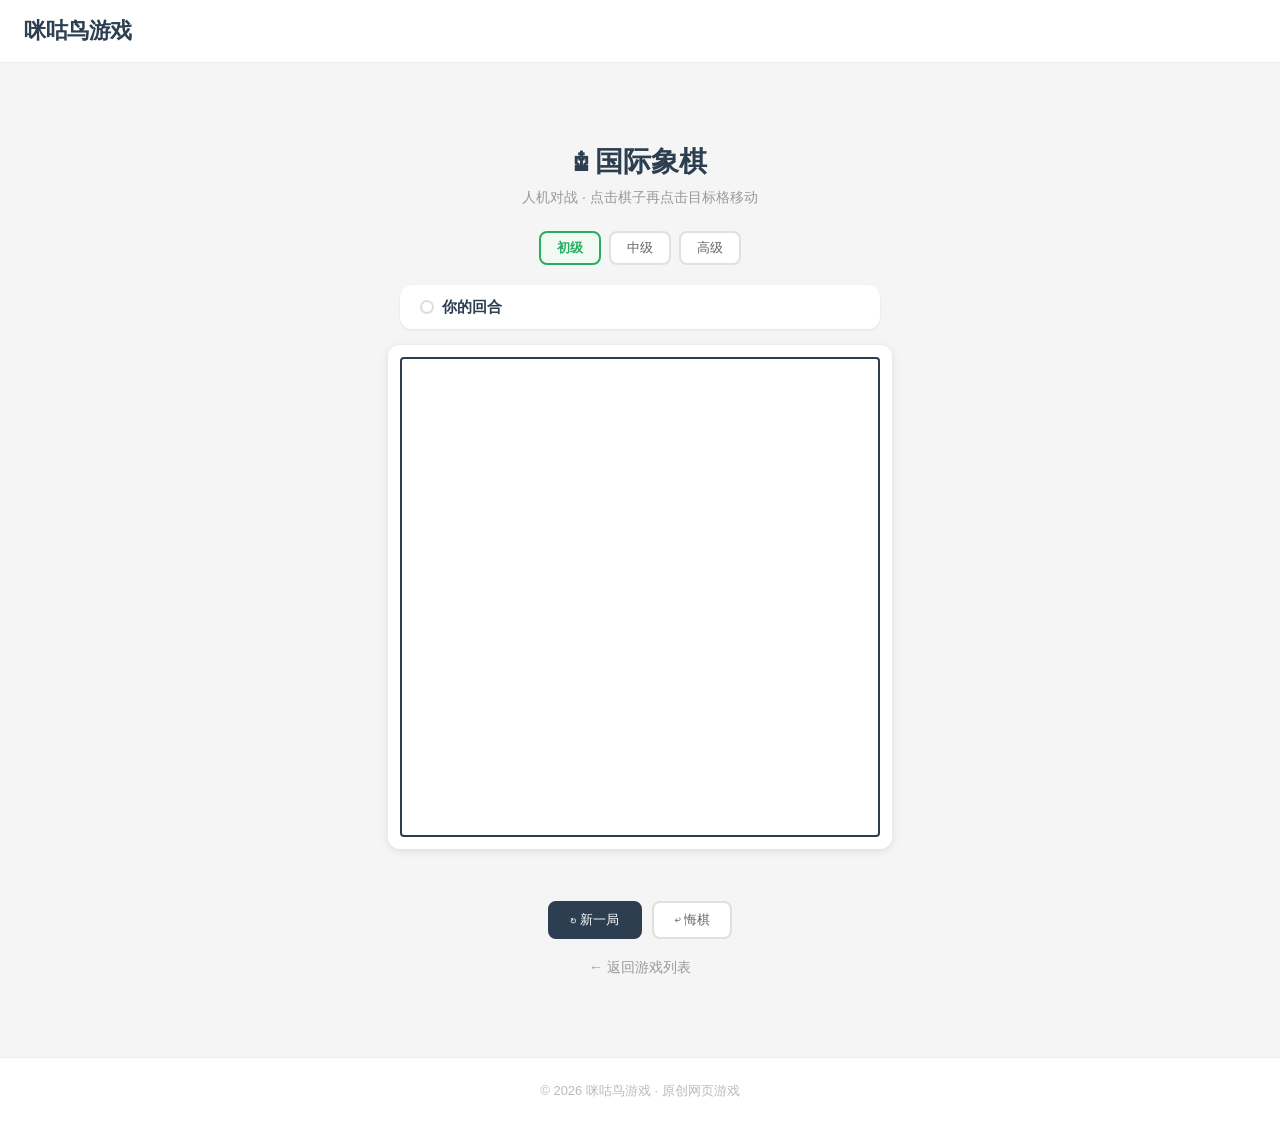
==== commit 2123ea87: "clean: remove diagnostic code and yellow bar" ====
--- a/games/chess/index.html
+++ b/games/chess/index.html
@@ -307,26 +307,6 @@
   </footer>
 
   <script>
-    // DIAGNOSTIC: Check if chess loaded
-    var diag = document.createElement('div');
-    diag.id = 'diag';
-    diag.style.cssText = 'position:fixed;top:0;left:0;right:0;background:#ff0;color:#000;padding:8px;z-index:9999;font-size:14px;text-align:center';
-    document.body.appendChild(diag);
-    
-    function diagMsg(msg) {
-      var d = document.getElementById('diag');
-      if (d) d.textContent = msg;
-    }
-    
-    diagMsg('Chess loaded: ' + (typeof Chess !== 'undefined'));
-    
-    try {
-      var testGame = new Chess();
-      diagMsg('Chess OK, new Chess() works');
-    } catch(e) {
-      diagMsg('ERROR: ' + e.message);
-    }
-  </script>
   <script>
     const PIECES = { 'wK': '♔', 'wQ': '♕', 'wR': '♖', 'wB': '♗', 'wN': '♘', 'wP': '♙',
                      'bK': '♚', 'bQ': '♛', 'bR': '♜', 'bB': '♝', 'bN': '♞', 'bP': '♟' };
@@ -339,7 +319,7 @@
     let gameOver = false;
     let isAIThinking = false;
     let moveHistory = []; // for undo
-    
+
     // Color squares: light/dark pattern - standard chess board
     // a8 is dark (index 0), h8 is light (index 7)
     const DARK_SQUARES = new Set();
@@ -396,7 +376,7 @@
       const fen = game.fen();
       const captured = { w: [], b: [] };
       const fullSet = { w: { P:0,N:0,B:0,R:0,Q:0 }, b: { P:0,N:0,B:0,R:0,Q:0 } };
-      
+
       // Count pieces from FEN
       const rows = fen.split(' ')[0].split('/');
       rows.forEach(row => {
@@ -412,7 +392,7 @@
 
       // Starting set
       const startSet = { w: { P:8,N:2,B:2,R:2,Q:1,K:1 }, b: { P:8,N:2,B:2,R:2,Q:1,K:1 } };
-      
+
       const order = ['Q','R','B','N','P'];
       let whiteCaptured = '', blackCaptured = '';
       order.forEach(type => {
@@ -421,7 +401,7 @@
         for (let i = fullSet.b[type]; i < startSet.b[type]; i++)
           blackCaptured += PIECES['b' + type];
       });
-      
+
       capturedDisplay.innerHTML = blackCaptured ? `<span style="color:#666">${blackCaptured}</span> ` : '';
       capturedDisplay.innerHTML += whiteCaptured ? `<span>${whiteCaptured}</span>` : '';
     }
@@ -511,9 +491,9 @@
     }
 
     function handleClick(sqName) {
-      diagMsg('click: ' + sqName + ' turn=' + game.turn() + ' AI=' + isAIThinking + ' over=' + gameOver);
       if (gameOver || isAIThinking) return;
-      if (game.turn() === 'b') { diagMsg('not your turn'); return; }
+      if (game.turn() === 'b') {
+return; }
 
       // If a piece is already selected
       if (selectedSquare) {
@@ -532,26 +512,18 @@
         });
 
         if (move) {
-          diagMsg('move OK, turn=' + game.turn() + ', calling aiMove...');
           try {
             clearHighlights();
             selectedSquare = null;
             moveHistory.push(move);
-            diagMsg('about to renderBoard...');
-            renderBoard();
-            diagMsg('renderBoard done, calling checkGameState...');
-            checkGameState();
-            diagMsg('gameOver=' + gameOver + ', about to call aiMove()');
+renderBoard();
+checkGameState();
             if (!gameOver) {
-              diagMsg('calling aiMove now...');
-              aiMove();
-              diagMsg('aiMove returned');
-            } else {
-              diagMsg('gameOver is true, skipping aiMove');
-            }
+aiMove();
+} else {
+}
           } catch(e) {
-            diagMsg('ERROR in move handler: ' + e.message + ' | ' + e.stack);
-            console.error('ERROR:', e);
+console.error('ERROR:', e);
           }
           return;
         }
@@ -720,43 +692,34 @@
     }
 
     function aiMove() {
-      diagMsg('ENTERED aiMove(), turn=' + game.turn() + ' gameOver=' + gameOver);
-      if (gameOver) { diagMsg('aiMove: gameOver=true, exiting'); return; }
-      if (game.turn() !== 'b') { diagMsg('aiMove: turn=' + game.turn() + ' not black, exiting'); return; }
-      diagMsg('aiMove: proceeding...');
-      isAIThinking = true;
+      if (gameOver) {
+return; }
+isAIThinking = true;
       thinkingIndicator.style.display = 'flex';
       turnText.textContent = '电脑思考中...';
-      diagMsg('AI thinking started...');
-
-      setTimeout(() => {
+setTimeout(() => {
         try {
           const depth = DIFFICULTY[currentLevel];
-          diagMsg('AI searching depth=' + depth);
-          const startTime = performance.now();
+const startTime = performance.now();
           const result = minimax(depth, -Infinity, Infinity, false);
           const elapsed = ((performance.now() - startTime) / 1000).toFixed(1);
-          diagMsg('AI done in ' + elapsed + 's, move=' + (result.move || 'none'));
           console.log('AI search done in ' + elapsed + 's, best move:', result.move);
-          
+
           if (result.move) {
             const moveObj = game.move(result.move);
-            diagMsg('AI execute move: ' + (moveObj ? moveObj.san : 'FAILED'));
             console.log('AI move result:', moveObj ? 'ok' : 'FAILED');
             if (moveObj) {
               moveHistory.push({ from: moveObj.from, to: moveObj.to });
             }
           } else {
-            diagMsg('AI found no move!');
-          }
+}
 
           isAIThinking = false;
           thinkingIndicator.style.display = 'none';
           renderBoard();
           checkGameState();
         } catch (e) {
-          diagMsg('AI ERROR: ' + e.message);
-          console.error('AI error:', e.message, e.stack);
+console.error('AI error:', e.message, e.stack);
           isAIThinking = false;
           thinkingIndicator.style.display = 'none';
           gameStatus.textContent = '⚠️ AI 出错，请重新开始';
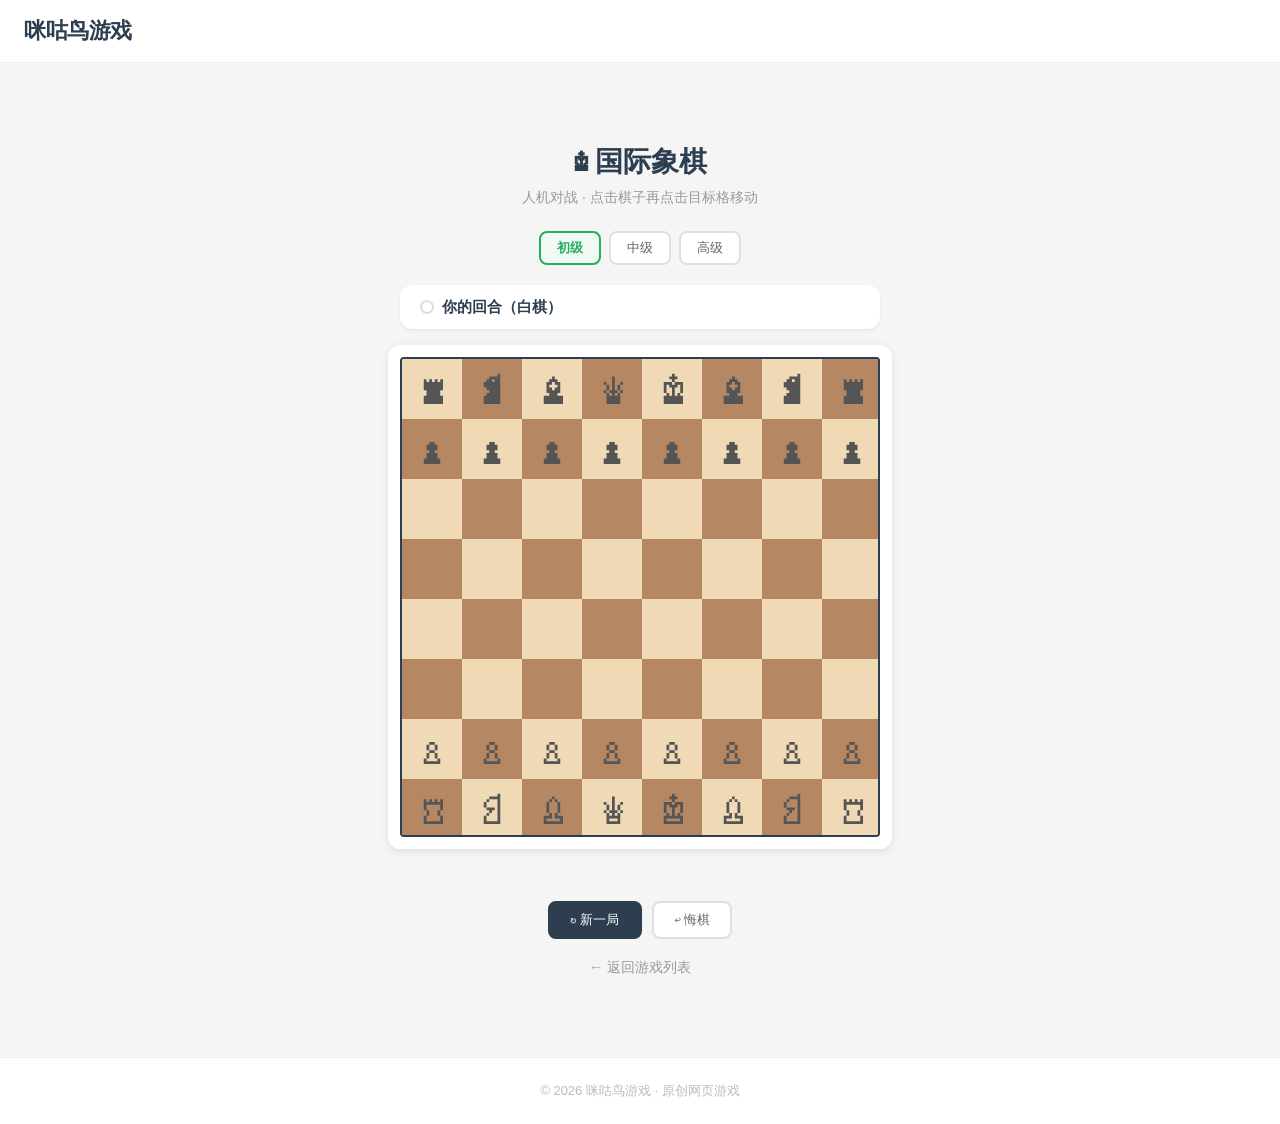
==== commit 61d33199: "clean: remove empty script tag" ====
--- a/games/chess/index.html
+++ b/games/chess/index.html
@@ -5,7 +5,7 @@
   <meta name="viewport" content="width=device-width, initial-scale=1.0, user-scalable=no">
   <title>国际象棋 - 咪咕鸟游戏</title>
   <link rel="stylesheet" href="/css/style.css">
-  <script src="chess.js"></script>
+  <script src="chess.js?v=2"></script>
   <style>
     .game-container {
       display: flex;
@@ -306,7 +306,6 @@
     <p>© 2026 咪咕鸟游戏 · 原创网页游戏</p>
   </footer>
 
-  <script>
   <script>
     const PIECES = { 'wK': '♔', 'wQ': '♕', 'wR': '♖', 'wB': '♗', 'wN': '♘', 'wP': '♙',
                      'bK': '♚', 'bQ': '♛', 'bR': '♜', 'bB': '♝', 'bN': '♞', 'bP': '♟' };
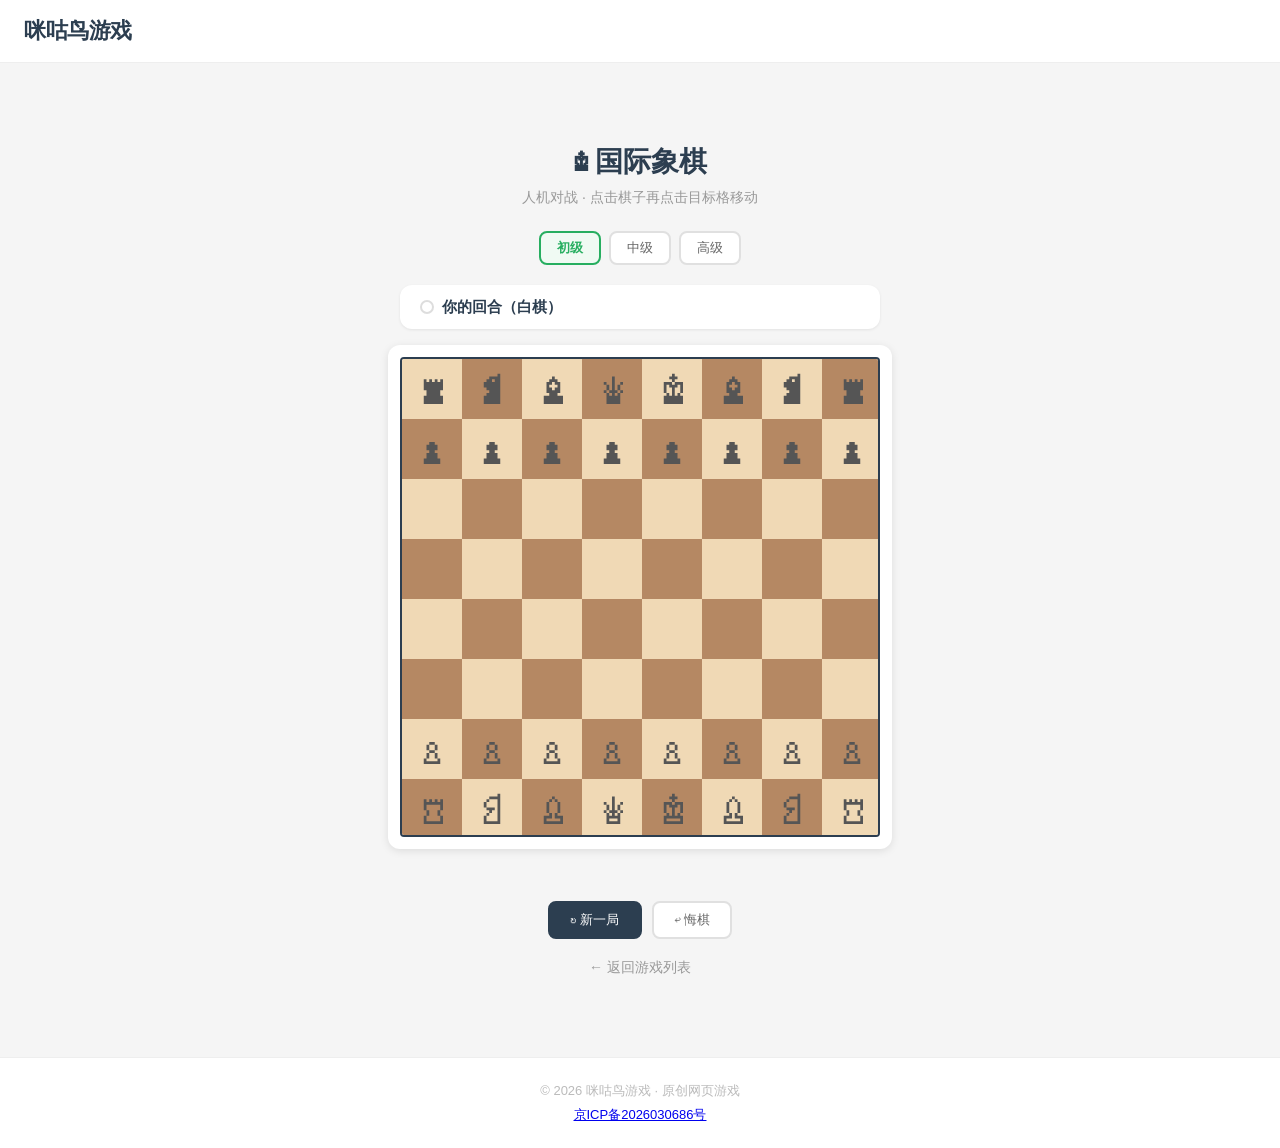
==== commit c96e3784: "add ICP filing number (京ICP备2026030686号) to all pages" ====
--- a/games/chess/index.html
+++ b/games/chess/index.html
@@ -304,6 +304,7 @@
 
   <footer class="footer">
     <p>© 2026 咪咕鸟游戏 · 原创网页游戏</p>
+    <p style="margin-top:6px;"><a href="https://beian.miit.gov.cn/" target="_blank" rel="noopener noreferrer">京ICP备2026030686号</a></p>
   </footer>
 
   <script>
